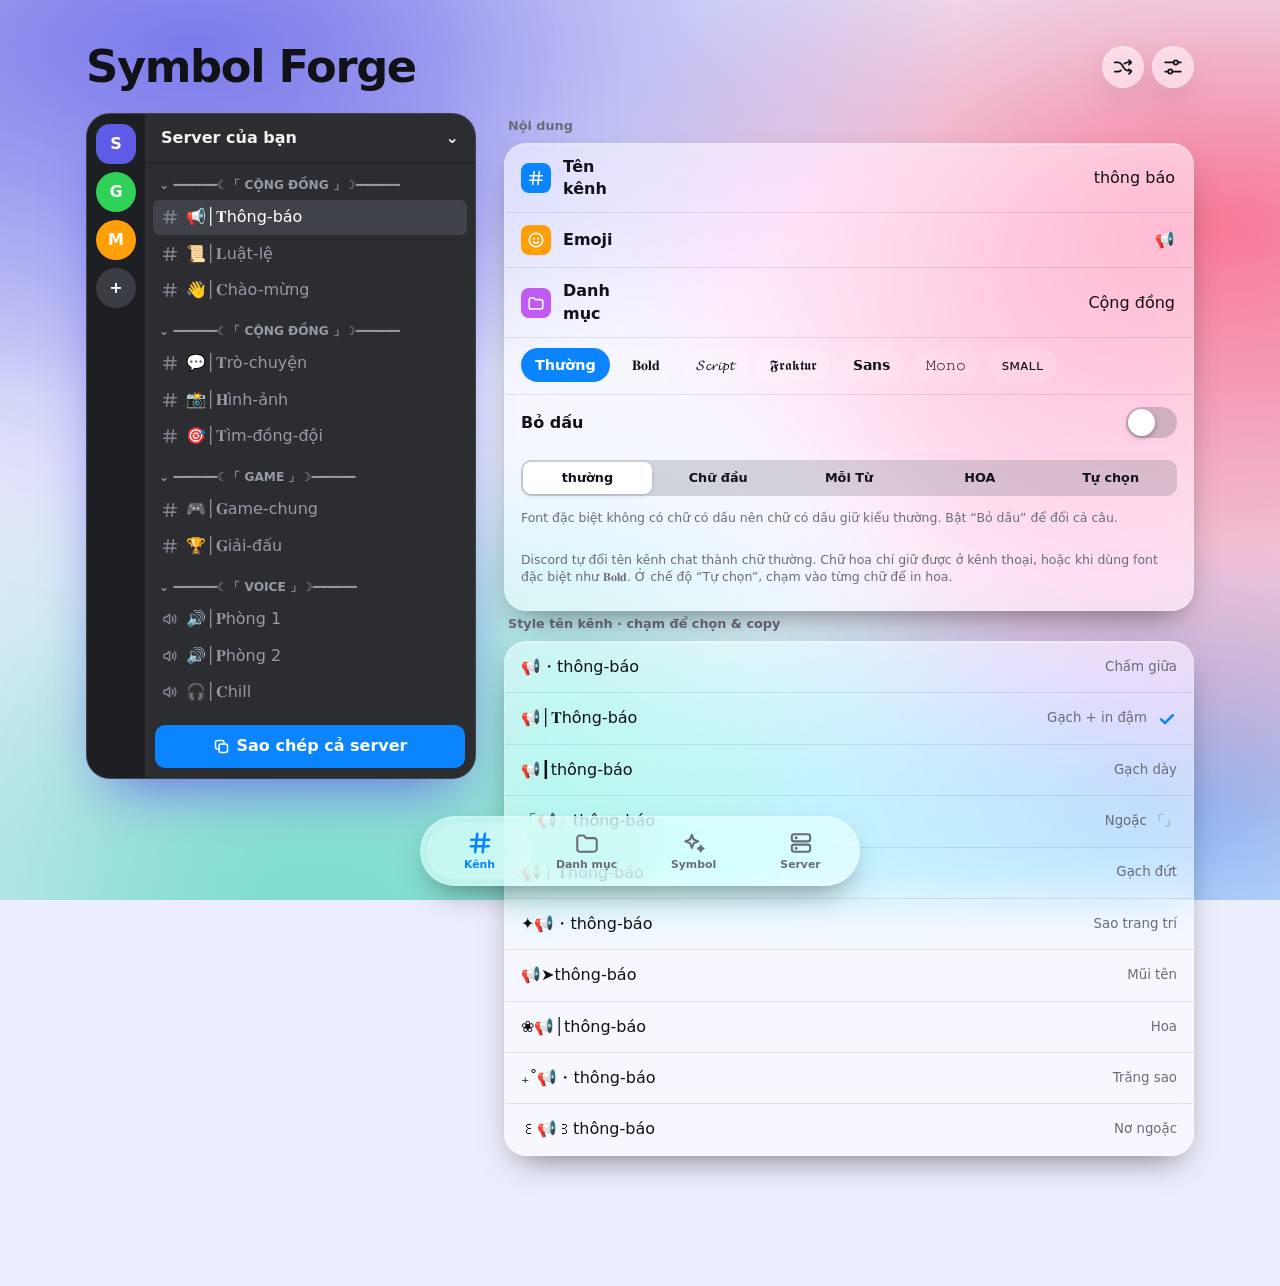
==== index.html @ 31ea34b7 "Add files via upload" ====
<!DOCTYPE html>
<html lang="vi">
<head>
<meta charset="UTF-8">
<meta name="viewport" content="width=device-width, initial-scale=1, viewport-fit=cover">
<meta name="theme-color" content="#05050a">
<title>Symbol Forge – Tên kênh & danh mục Discord</title>
<style>
:root{--bg:#05050a;--tx:#fff;--mu:#9a9aa8;--ln:rgba(255,255,255,.1);--tint:#0a84ff;--ga0:0;--ga:.15;--gb:24px}
@media(prefers-color-scheme:light){:root{--bg:#eceefc;--tx:#111118;--mu:#6b6b78;--ln:rgba(0,0,0,.09);--ga0:.42}}
*{box-sizing:border-box;-webkit-tap-highlight-color:transparent}
html,body{max-width:100%;overflow-x:hidden}
body{margin:0;color:var(--tx);font:16px/1.4 -apple-system,"SF Pro Text",system-ui,"Segoe UI",sans-serif;min-height:100vh;
  background:radial-gradient(60% 40% at 15% 5%,#5e5ce6bb,transparent),radial-gradient(50% 40% at 95% 25%,#ff375f88,transparent),radial-gradient(70% 50% at 25% 100%,#30d1ac77,transparent),radial-gradient(40% 30% at 90% 90%,#0a84ff77,transparent),var(--bg);background-attachment:fixed}
main{max-width:560px;margin:0 auto;padding:max(18px,env(safe-area-inset-top)) 16px 130px}
.gl{background:rgba(255,255,255,calc(var(--ga) + var(--ga0)));-webkit-backdrop-filter:blur(var(--gb)) saturate(1.9);backdrop-filter:blur(var(--gb)) saturate(1.9);
  border:1px solid rgba(255,255,255,.17);box-shadow:inset 0 1px 0 rgba(255,255,255,.3),0 14px 34px -14px rgba(0,0,0,.55)}
header{display:flex;justify-content:space-between;align-items:center;margin:8px 0 14px}
h1{margin:0;font-size:2.1rem;font-weight:800;letter-spacing:-.03em}
.hb{display:flex;gap:8px}
.rd{width:42px;height:42px;border-radius:50%;font-size:1.1rem;color:var(--tx);cursor:pointer;display:grid;place-items:center}
.rd:active,.tb:active,.row:active{transform:scale(.96)}
.pop{border-radius:22px;padding:14px 16px;margin-bottom:14px}
.pop[hidden]{display:none}
.pop div{display:flex;justify-content:space-between;color:var(--mu);font-size:.8rem}
input[type=range]{width:100%;accent-color:var(--tint);margin:8px 0 0}
.sec{margin:20px 4px 8px;color:var(--mu);font-size:.8rem;font-weight:600}
.dc{background:#2b2d31;color:#f2f3f5;border-radius:24px;overflow:hidden;font-family:"Segoe UI",system-ui,sans-serif;box-shadow:0 24px 60px -22px #5e5ce6;border:1px solid rgba(255,255,255,.1)}
.dc-h{display:flex;justify-content:space-between;padding:13px 16px;font-weight:700;border-bottom:1px solid #1e1f22}
.dc-cat{padding:14px 12px 4px 14px;color:#949ba4;font-size:.76rem;font-weight:700;word-break:break-all}
.dc-ch{display:flex;gap:7px;margin:2px 8px;padding:6px 8px;border-radius:6px;color:#949ba4;word-break:break-all}
.dc-ch.act{background:#404249;color:#fff}
.dc-ch:last-child{margin-bottom:12px}
.grp{border-radius:22px;overflow:hidden}
.fld{display:flex;align-items:center;gap:12px;padding:12px 16px;border-bottom:1px solid var(--ln)}
.fld:last-of-type{border-bottom:0}
.fld span{flex:0 0 78px;font-weight:600}
input[type=text]{flex:1;min-width:0;background:none;border:0;color:var(--tx);font:inherit;text-align:right;outline:0}
input[type=text]::placeholder{color:var(--mu)}
.scroll{display:flex;gap:8px;overflow-x:auto;padding:10px 16px 12px;scrollbar-width:none;border-top:1px solid var(--ln)}
.scroll::-webkit-scrollbar{display:none}
.scroll[hidden]{display:none}
#pick{flex-wrap:wrap;overflow:visible}
.lt{width:38px;padding:7px 0;text-align:center}
.chip{flex:none;background:rgba(255,255,255,.1);border:0;border-radius:99px;padding:7px 14px;color:var(--tx);font:inherit;font-size:.9rem;cursor:pointer}
.chip.on{background:var(--tint);color:#fff;font-weight:600}
.note{color:var(--mu);font-size:.78rem;padding:0 16px 12px}
.tab{display:none}.tab.on{display:block}
.row{display:flex;align-items:center;gap:10px;width:100%;text-align:left;background:none;border:0;border-bottom:1px solid var(--ln);color:var(--tx);font:inherit;padding:14px 16px;cursor:pointer;transition:transform .12s}
.row:last-child{border-bottom:0}
.row .v{flex:1;min-width:0;word-break:break-all}
.row small{color:var(--mu);white-space:nowrap}
.row.on::after{content:"✓";color:var(--tint);font-weight:800}
.tray{display:flex;gap:8px;padding:12px 16px;align-items:center}
.btn{background:var(--tint);color:#fff;border:0;border-radius:99px;padding:8px 18px;font:inherit;font-weight:600;cursor:pointer}
.grid{display:grid;grid-template-columns:repeat(auto-fill,minmax(50px,1fr));grid-auto-flow:dense;gap:8px;padding:4px 14px 16px}
.sym{height:46px;border-radius:14px;background:rgba(255,255,255,.09);border:0;color:var(--tx);font-size:1.2rem;cursor:pointer;padding:0 4px;white-space:nowrap;overflow:hidden;transition:transform .12s,background .12s}
.sym:hover{background:rgba(255,255,255,.2)}.sym:active{transform:scale(.9)}
.w2{grid-column:span 2}.w3{grid-column:span 3}
.bar{position:fixed;left:50%;bottom:calc(14px + env(safe-area-inset-bottom));transform:translateX(-50%);display:flex;gap:2px;padding:6px;border-radius:99px;z-index:5;width:min(440px,calc(100% - 32px))}
.tb{flex:1;display:flex;flex-direction:column;align-items:center;gap:1px;background:none;border:0;border-radius:99px;padding:7px 4px;color:var(--mu);font:inherit;font-size:.68rem;font-weight:600;cursor:pointer}
.tb i{font-style:normal;font-size:1.25rem;line-height:1.2}
.tb.on{background:rgba(255,255,255,.2);color:var(--tint)}
#toast{position:fixed;left:50%;bottom:calc(92px + env(safe-area-inset-bottom));transform:translate(-50%,30px);opacity:0;padding:9px 18px;border-radius:99px;font-weight:600;transition:.2s;pointer-events:none;max-width:88vw;word-break:break-all;z-index:9}
#toast.on{transform:translate(-50%,0);opacity:1}
@media(prefers-reduced-motion:reduce){*{transition:none!important}}

.ic{width:24px;height:24px;flex:none;fill:none;stroke:currentColor;stroke-width:1.9;stroke-linecap:round;stroke-linejoin:round}
.tile{width:30px;height:30px;border-radius:8px;display:grid;place-items:center;flex:none;color:#fff;font-style:normal}
.tile .ic{width:18px;height:18px;stroke-width:2.1}
.rd .ic{width:22px;height:22px}
.tb .ic{width:26px;height:26px}.tb.on .ic{stroke-width:2.4}
.btn{display:inline-flex;align-items:center;gap:6px}.btn .ic{width:16px;height:16px;stroke-width:2.3}
.chip .ic{width:13px;height:13px;vertical-align:-2px;margin-right:5px;stroke-width:2.6}
.row.on::after{content:"";width:20px;height:20px;background:var(--tint);-webkit-mask:url("data:image/svg+xml,%3Csvg xmlns='http://www.w3.org/2000/svg' viewBox='0 0 24 24'%3E%3Cpath d='M5 12.5l4.5 4.5L19 7.5' fill='none' stroke='black' stroke-width='3' stroke-linecap='round' stroke-linejoin='round'/%3E%3C/svg%3E") center/contain no-repeat;mask:url("data:image/svg+xml,%3Csvg xmlns='http://www.w3.org/2000/svg' viewBox='0 0 24 24'%3E%3Cpath d='M5 12.5l4.5 4.5L19 7.5' fill='none' stroke='black' stroke-width='3' stroke-linecap='round' stroke-linejoin='round'/%3E%3C/svg%3E") center/contain no-repeat}
.sw{-webkit-appearance:none;appearance:none;flex:none;width:51px;height:31px;border-radius:99px;background:rgba(120,120,128,.36);position:relative;cursor:pointer;transition:background .25s;margin:0}
.sw::after{content:"";position:absolute;top:2px;left:2px;width:27px;height:27px;border-radius:50%;background:#fff;box-shadow:0 2px 5px rgba(0,0,0,.3);transition:transform .25s}
.sw:checked{background:#30d158}.sw:checked::after{transform:translateX(20px)}
.seg{display:flex;gap:2px;margin:10px 16px 12px;padding:2px;border-radius:10px;background:rgba(120,120,128,.28)}
#pick{border-top:1px solid var(--ln)}
.sg{flex:1;min-width:0;border:0;background:none;color:var(--tx);font:inherit;font-size:.8rem;font-weight:600;padding:7px 2px;border-radius:8px;cursor:pointer;white-space:nowrap;transition:background .2s}
.sg.on{background:rgba(255,255,255,.24);box-shadow:0 2px 6px rgba(0,0,0,.25)}
@media(prefers-color-scheme:light){.sg.on{background:#fff;box-shadow:0 1px 4px rgba(0,0,0,.18)}}

.au{position:fixed;inset:0;z-index:-1;overflow:hidden;pointer-events:none}
.au i{position:absolute;width:55vmax;height:55vmax;border-radius:50%;filter:blur(80px);opacity:.42;animation:fl 28s ease-in-out infinite alternate}
.au i:nth-child(1){background:#5e5ce6;left:-18vmax;top:-18vmax}
.au i:nth-child(2){background:#ff375f;right:-24vmax;top:8vmax;opacity:.28;animation-delay:-10s}
.au i:nth-child(3){background:#30d1ac;left:8vmax;bottom:-28vmax;opacity:.3;animation-delay:-18s}
@keyframes fl{to{transform:translate(9vmax,6vmax) scale(1.18)}}
@media(prefers-color-scheme:light){.au i{opacity:.22!important}}
@media(prefers-reduced-motion:reduce){.au i{animation:none}}
.dc{display:flex}
.rail{flex:none;width:58px;background:#1e1f22;display:flex;flex-direction:column;align-items:center;gap:8px;padding:10px 0}
.sv{width:40px;height:40px;border-radius:50%;display:grid;place-items:center;color:#fff;font-weight:700;transition:border-radius .2s}
.sv.a{border-radius:14px}.sv:hover{border-radius:14px}
.side{flex:1;min-width:0;display:flex;flex-direction:column}
#pv{overflow-y:auto;max-height:310px;overscroll-behavior:contain}
.dc-cat,.dc-ch{cursor:pointer}.dc-ch{align-items:center}
.dc-ch:hover:not(.act){background:#35373c;color:#dbdee1}
.dc-ch .ic{width:18px;height:18px;stroke-width:2;color:#80848e}
.dc-copy{display:flex;align-items:center;justify-content:center;gap:7px;margin:4px 10px 10px;padding:10px;border:0;border-radius:10px;background:var(--tint);color:#fff;font:inherit;font-weight:600;cursor:pointer}
.dc-copy .ic{width:17px;height:17px;stroke-width:2.2}
.lay{display:block}.col{min-width:0}
@media(hover:hover){.row:hover{background:rgba(255,255,255,.07)}}
@media(min-width:900px){
  main{max-width:1140px;padding-top:28px}
  h1{font-size:2.8rem}
  .lay{display:grid;grid-template-columns:390px minmax(0,1fr);gap:28px;align-items:start}
  aside{position:sticky;top:20px}
  #pv{max-height:calc(100vh - 250px)}
  .grid{grid-template-columns:repeat(auto-fill,minmax(58px,1fr))}
  .sec{margin-top:4px}.sec:not(:first-child){margin-top:22px}
}
</style>
</head>
<body>
<svg width="0" height="0" style="position:absolute" aria-hidden="true"><defs>
<symbol id="i-hash" viewBox="0 0 24 24"><path d="M9.5 3.5 7.5 20.5M16.5 3.5l-2 17M4 9h16.5M3.5 15h16.5"/></symbol>
<symbol id="i-folder" viewBox="0 0 24 24"><path d="M3 7.5A2.5 2.5 0 0 1 5.5 5H9l2 2.5h7.5A2.5 2.5 0 0 1 21 10v7.5a2.5 2.5 0 0 1-2.5 2.5h-13A2.5 2.5 0 0 1 3 17.5z"/></symbol>
<symbol id="i-spark" viewBox="0 0 24 24"><path d="M10 4.5l1.7 4.3 4.3 1.7-4.3 1.7L10 16.5l-1.7-4.3L4 10.5l4.3-1.7z"/><path d="M18.2 14.5l.7 1.9 1.9.7-1.9.7-.7 1.9-.7-1.9-1.9-.7 1.9-.7z"/></symbol>
<symbol id="i-smile" viewBox="0 0 24 24"><circle cx="12" cy="12" r="9"/><path d="M8.5 14.3c.9 1.3 2 1.9 3.5 1.9s2.6-.6 3.5-1.9"/><path d="M9 9.6v.6M15 9.6v.6" stroke-width="2.6"/></symbol>
<symbol id="i-shuffle" viewBox="0 0 24 24"><path d="M3 7h3.5c2 0 3.2 1 4.3 2.6l2.4 3.8c1.1 1.6 2.3 2.6 4.3 2.6H21M3 17h3.5c1.4 0 2.4-.5 3.3-1.4M13.5 8.4C14.5 7.5 15.6 7 17 7h4M18.5 4.5 21 7l-2.5 2.5M18.5 14.5 21 17l-2.5 2.5"/></symbol>
<symbol id="i-sliders" viewBox="0 0 24 24"><path d="M3.5 7h9.2M17.3 7h3.2M3.5 17h3.2M11.3 17h9.2"/><circle cx="15" cy="7" r="2.3"/><circle cx="9" cy="17" r="2.3"/></symbol>
<symbol id="i-copy" viewBox="0 0 24 24"><rect x="8.5" y="8.5" width="12" height="12" rx="2.8"/><path d="M15.5 8.5V6A2.5 2.5 0 0 0 13 3.5H6A2.5 2.5 0 0 0 3.5 6v7A2.5 2.5 0 0 0 6 15.5h2.5"/></symbol>
<symbol id="i-x" viewBox="0 0 24 24"><path d="M6.5 6.5l11 11M17.5 6.5l-11 11"/></symbol>
<symbol id="i-checkc" viewBox="0 0 24 24"><circle cx="12" cy="12" r="10" fill="currentColor" stroke="none"/><path d="M7.5 12.5l3 3 6-6.5" stroke="#fff" stroke-width="2.4"/></symbol>
<symbol id="i-server" viewBox="0 0 24 24"><rect x="3.5" y="4" width="17" height="6.5" rx="2.2"/><rect x="3.5" y="13.5" width="17" height="6.5" rx="2.2"/><path d="M7.5 7.25h.01M7.5 16.75h.01" stroke-width="2.8"/></symbol>
<symbol id="i-speaker" viewBox="0 0 24 24"><path d="M4 9.5h3l4.5-3.8v12.6L7 14.5H4z"/><path d="M15 9.2c1.3 1.5 1.3 4.1 0 5.6M17.8 6.8c2.6 3 2.6 7.4 0 10.4"/></symbol>
</defs></svg>
<div class="au" aria-hidden="true"><i></i><i></i><i></i></div>
<main>
  <header>
    <h1>Symbol Forge</h1>
    <div class="hb">
      <button class="gl rd" id="rnd" type="button" aria-label="Ngẫu nhiên"><svg class="ic"><use href="#i-shuffle"/></svg></button>
      <button class="gl rd" id="gear" type="button" aria-label="Liquid Glass"><svg class="ic"><use href="#i-sliders"/></svg></button>
    </div>
  </header>
  <div class="gl pop" id="pop" hidden>
    <div><span>Liquid Glass</span><span>Trong ↔ Mờ</span></div>
    <input type="range" id="glass" min="0" max="100" value="35" aria-label="Độ kính">
  </div>

  <div class="lay">
  <aside><div class="dc" aria-label="Xem trước">
    <div class="rail"><b class="sv a" style="background:#5e5ce6">S</b><b class="sv" style="background:#30d158">G</b><b class="sv" style="background:#ff9f0a">M</b><b class="sv" style="background:#3a3d44">+</b></div>
    <div class="side"><div class="dc-h"><span>Server của bạn</span><span>⌄</span></div><div id="pv"></div>
    <button class="dc-copy" id="copyAll" type="button"><svg class="ic"><use href="#i-copy"/></svg>Sao chép cả server</button></div>
  </div></aside>
  <div class="col">

  <p class="sec">Nội dung</p>
  <div class="gl grp">
    <label class="fld"><i class="tile" style="background:#0a84ff"><svg class="ic"><use href="#i-hash"/></svg></i><span>Tên kênh</span><input type="text" id="ch" value="thông báo" autocomplete="off"></label>
    <label class="fld"><i class="tile" style="background:#ff9f0a"><svg class="ic"><use href="#i-smile"/></svg></i><span>Emoji</span><input type="text" id="emo" value="📢" autocomplete="off"></label>
    <label class="fld"><i class="tile" style="background:#bf5af2"><svg class="ic"><use href="#i-folder"/></svg></i><span>Danh mục</span><input type="text" id="cat" value="Cộng đồng" autocomplete="off"></label>
    <div class="scroll" id="fonts" aria-label="Kiểu chữ"></div>
    <div class="fld" style="border-bottom:0;border-top:1px solid var(--ln)"><span id="ntl" style="flex:1">Bỏ dấu</span><input type="checkbox" class="sw" id="nt" aria-labelledby="ntl"></div>
    <div class="seg" id="cases" aria-label="Chữ hoa"></div>
    <div class="scroll" id="pick" hidden aria-label="Chọn chữ in hoa"></div>
    <p class="note">Font đặc biệt không có chữ có dấu nên chữ có dấu giữ kiểu thường. Bật “Bỏ dấu” để đổi cả câu.</p>
    <p class="note">Discord tự đổi tên kênh chat thành chữ thường. Chữ hoa chỉ giữ được ở kênh thoại, hoặc khi dùng font đặc biệt như 𝐁𝐨𝐥𝐝. Ở chế độ “Tự chọn”, chạm vào từng chữ để in hoa.</p>
  </div>

  <section class="tab on" id="t0">
    <p class="sec">Style tên kênh · chạm để chọn & copy</p>
    <div class="gl grp" id="chList"></div>
  </section>
  <section class="tab" id="t1">
    <p class="sec">Style danh mục · chạm để chọn & copy</p>
    <div class="gl grp" id="catList"></div>
    <p class="note" style="padding-top:10px">Mẹo: trên máy tính Discord tự viết HOA tên danh mục, còn trên điện thoại hiện đúng như bạn gõ. Độ rộng ký tự cũng có thể lệch giữa các thiết bị.</p>
  </section>
  <section class="tab" id="t2">
    <p class="sec">Thư viện symbol</p>
    <div class="gl grp">
      <div class="tray">
        <input type="text" id="tray" placeholder="Chạm symbol để ghép vào đây…" style="text-align:left" aria-label="Khay ghép">
        <button class="btn" id="trayCopy" type="button"><svg class="ic"><use href="#i-copy"/></svg>Sao chép</button>
        <button class="chip" id="trayClear" type="button"><svg class="ic"><use href="#i-x"/></svg>Xóa</button>
      </div>
      <div class="scroll" id="tabs" role="tablist"></div>
      <div class="grid" id="grid"></div>
    </div>
  </section>
  <section class="tab" id="t3">
    <p class="sec">Mẫu server · dùng style kênh & danh mục đang chọn</p>
    <div class="gl grp" id="tpls"></div>
    <p class="note" style="padding-top:10px">Chạm tên bất kỳ trong khung xem trước để sao chép, hoặc bấm “Sao chép cả server”. Kênh thoại giữ dấu cách và chữ hoa, kênh chat dùng gạch ngang.</p>
  </section>
  </div></div>
</main>

<nav class="gl bar" id="bar" aria-label="Điều hướng">
  <button class="tb on" type="button" data-t="0"><svg class="ic"><use href="#i-hash"/></svg>Kênh</button>
  <button class="tb" type="button" data-t="1"><svg class="ic"><use href="#i-folder"/></svg>Danh mục</button>
  <button class="tb" type="button" data-t="2"><svg class="ic"><use href="#i-spark"/></svg>Symbol</button>
  <button class="tb" type="button" data-t="3"><svg class="ic"><use href="#i-server"/></svg>Server</button>
</nav>
<div id="toast" class="gl" role="status"></div>

<script>
const $ = id => document.getElementById(id);

// ---- Kiểu chữ (Unicode Mathematical) ----
const FONTS = {
  normal:{label:"Thường"},
  bold:{label:"𝐁𝐨𝐥𝐝",u:0x1D400,l:0x1D41A},
  script:{label:"𝓢𝓬𝓻𝓲𝓹𝓽",u:0x1D4D0,l:0x1D4EA},
  fraktur:{label:"𝕱𝖗𝖆𝖐𝖙𝖚𝖗",u:0x1D56C,l:0x1D586},
  sans:{label:"𝗦𝗮𝗻𝘀",u:0x1D5D4,l:0x1D5EE},
  mono:{label:"𝙼𝚘𝚗𝚘",u:0x1D670,l:0x1D68A},
  small:{label:"ꜱᴍᴀʟʟ"}
};
const SC = "ᴀʙᴄᴅᴇꜰɢʜɪᴊᴋʟᴍɴᴏᴘǫʀꜱᴛᴜᴠᴡxʏᴢ";
function conv(s, k){
  const f = FONTS[k];
  if(!f || k === "normal") return s;
  return [...s.normalize("NFC")].map(c=>{
    if(k === "small") return /[a-z]/.test(c) ? SC[c.charCodeAt(0)-97] : c;
    if(/[A-Z]/.test(c)) return String.fromCodePoint(f.u + c.charCodeAt(0) - 65);
    if(/[a-z]/.test(c)) return String.fromCodePoint(f.l + c.charCodeAt(0) - 97);
    return c;
  }).join("");
}
const nt = s => noTone ? s.normalize("NFD").replace(/[\u0300-\u036f]/g,"").replace(/đ/g,"d").replace(/Đ/g,"D") : s;
const cap = s => s ? s[0].toUpperCase() + s.slice(1) : s;
const slug = s => s.trim().toLowerCase().replace(/\s+/g, "-");
const boldFirst = s => s ? conv(s[0], "bold") + s.slice(1) : s;

// ---- Style tên kênh (b:1 = in đậm chữ đầu) – thêm style của bạn ở đây ----
const CH = [
  {n:"Chấm giữa",     f:(e,t)=>`${e}・${t}`},
  {n:"Gạch + in đậm", f:(e,t)=>`${e}│${t}`, b:1},
  {n:"Gạch dày",      f:(e,t)=>`${e}┃${t}`},
  {n:"Ngoặc 「」",     f:(e,t)=>`「${e}」${t}`},
  {n:"Gạch đứt",      f:(e,t)=>`${e}︱${t}`, b:1},
  {n:"Sao trang trí", f:(e,t)=>`✦${e}・${t}`},
  {n:"Mũi tên",       f:(e,t)=>`${e}➤${t}`},
  {n:"Hoa",           f:(e,t)=>`❀${e}│${t}`},
  {n:"Trăng sao",     f:(e,t)=>`₊˚${e}・${t}`},
  {n:"Nơ ngoặc",      f:(e,t)=>`꒰${e}꒱${t}`},
];
// ---- Style danh mục ({t} = tên) ----
const CAT = [
  "━━━━━━☾「 {t} 」☽━━━━━━",
  "══════✦『 {t} 』✦══════",
  "─── ⋆⋅☆⋅⋆ {t} ⋆⋅☆⋅⋆ ───",
  "▬▬▬ஜ【 {t} 】ஜ▬▬▬",
  "╭┈┈┈ ✿ {t} ✿ ┈┈┈╮",
  "⋆｡°✩ {t} ✩°｡⋆",
  "➤ ━━ {t} ━━ ◀",
  "꧁༺ {t} ༻꧂",
  "₊˚⊹ ♡ {t} ♡ ⊹˚₊",
  "┈┈•✦ {t} ✦•┈┈",
];
// ---- Thư viện symbol (nhóm → các ký hiệu, cách nhau bởi dấu cách) ----
const SYM = {
  "Combos":   "⋆｡°✩ ₊˚⊹ ✧･ﾟ:* *:･ﾟ✧ ⋆⁺₊⋆ ˚₊‧꒰ა ໒꒱·˚ ୨୧ ୨ৎ ʚɞ ⋆˚࿔ ⋆.˚ ☆彡 ✦•┈┈┈ ┈┈•✦ ━━━✦ ✦━━━ ─･｡ﾟ☆ ⋆⭒˚｡⋆ ₊˚ʚ♡ɞ˚₊ ✿❀✿ ❥═══ ═══❥ ☾⋆⁺₊✧ ༄ ᯓ★",
  "Borders":  "━ ═ ─ │ ┃ ║ ┆ ┇ ┊ ╍ ╌ ▬ ┈ ┉ ╭ ╮ ╯ ╰ ┏ ┓ ┗ ┛ ╔ ╗ ╚ ╝ ‖ ︱ ｜ ・ • ▁ ▔ ░ ▒ ▓ █",
  "Arrows":   "→ ← ↑ ↓ ↔ ↗ ↘ ➤ ➜ ➔ ➥ ⇒ ⇨ » « ‣ ▶ ◀ ➣ ➪ ↪ ↩ ➳ ⇢ ➛ ⤷ ⤶",
  "Stars":    "★ ☆ ✦ ✧ ✩ ✪ ✫ ✬ ✭ ✮ ✯ ✰ ⭐ 🌟 ✨ ⋆ ⍟ ✶ ✷ ✸ ❂ ꕤ ⁎ ✲ ⚝ ⭑ ⭒",
  "Flowers":  "✿ ❀ ❁ ❃ ❋ ✾ ❊ ⚘ 🌸 🌺 🌼 🌷 🌹 🥀 💮 🏵 ❦ ☘ 🍀 🌿 🌱 ✻ ✼",
  "Hearts":   "♡ ♥ ❤ ❥ ❣ ❧ 💗 💖 💕 💞 💓 💝 🤍 🖤 💜 💙 🩷 🩵 ღ ˚ʚ♡ɞ˚ 𓆩♡𓆪",
  "Moon & Sky":"☾ ☽ ☪ ✧ ☁ ☀ ☼ ⛅ ⚡ ❄ ☄ 🌙 🌛 🌜 🌠 🌌 🪐 🌈 ☂ ❅ ❆ 𖤐",
  "Frames":   "「 」 『 』 【 】 《 》 〈 〉 〔 〕 〖 〗 ⦅ ⦆ ❨ ❩ ❬ ❭ ❮ ❯ ⟦ ⟧ ﹁ ﹂ ︵ ︶ ︹ ︺ ꒰ ꒱ ❝ ❞ ⌈ ⌉ ⌊ ⌋",
  "Gaming":   "🎮 🕹 👾 🎯 🎲 ⚔ 🗡 🛡 🏹 💣 🏆 🥇 👑 ♟ 🎰 ☠ 💀 🔫 ⚡ 🔥 🧩 🪄 🎴 🃏",
  "Aesthetic":"˚ ₊ ‧ ༺ ༻ ◌ ˖ ⟡ ᝰ ⊹ 𓆩 𓆪 ꧁ ꧂ ✧˖° ⋆｡° ୨ ୧ ʚ ɞ ☁ ᵔ ᴗ ˶ ᵕ",
  "Cute":     "ᵔᴥᵔ ʕ•ᴥ•ʔ (˶ᵔᵕᵔ˶) ₍ᐢ•ﻌ•ᐢ₎ ꒰⑅ᵕ༚ᵕ⑅꒱ ⸜(｡˃ᵕ˂)⸝♡ ᓚᘏᗢ (◕‿◕✿) UwU OwO (≧◡≦) ฅ^•ﻌ•^ฅ 🐾 🐱 🐰 🧸 🦋 🦊 🐻 🦄",
  "Music":    "♪ ♫ ♬ ♩ ♭ ♮ ♯ 🎵 🎶 🎤 🎧 🎸 🎹 🥁 🎷 🎺 🎻 📻 🎼",
  "Shapes":   "● ○ ◉ ◎ ■ □ ▪ ▫ ▲ △ ▼ ▽ ◆ ◇ ◈ ◊ ⬡ ⬢ ⬟ ⌑ ⏣ ▰ ▱ ❖ ✚ ✜ ✖ ⌬",
  "Numbers":  "① ② ③ ④ ⑤ ⑥ ⑦ ⑧ ⑨ ⑩ ❶ ❷ ❸ ❹ ❺ ❻ ❼ ❽ ❾ ⁰ ¹ ² ³ ₀ ₁ ₂ Ⅰ Ⅱ Ⅲ Ⅳ Ⅴ",
  "Status":   "🟢 🔴 🟡 🔵 🟣 🟠 ⚪ ⚫ ✔ ✘ ⚠ 🚫 ⛔ 🔰 🆕 🔥 💯 🆙 🆒 ✅ ❌",
  "Misc":     "📢 📌 📣 💬 📜 📖 ℹ ❓ 🔔 🔒 🎁 🎉 ☕ 📷 🔗 💎 ⚙ 🛠 📅 🤝 🌐 ™ © ® ☯ ✆",
};

// ---- Trạng thái ----
const TPL = [
  {n:"Gaming",i:"🎮",c:[["Thông tin",[["📢","thông báo"],["📜","luật lệ"],["👋","chào mừng"]]],["Cộng đồng",[["💬","trò chuyện"],["📸","hình ảnh"],["🎯","tìm đồng đội"]]],["Game",[["🎮","game chung"],["🏆","giải đấu"]]],["Voice",[["🔊","Phòng 1",1],["🔊","Phòng 2",1],["🎧","Chill",1]]]]},
  {n:"Chill",i:"☕",c:[["Thông tin",[["📢","thông báo"],["📜","luật lệ"]]],["Trò chuyện",[["💬","tám chuyện"],["😂","meme"],["📸","ảnh đẹp"]]],["Âm nhạc",[["🎵","nhạc"],["🎧","Nghe nhạc",1],["☕","Góc chill",1]]]]},
  {n:"Học tập",i:"📚",c:[["Thông tin",[["📢","thông báo"],["📜","nội quy"]]],["Học tập",[["📖","tài liệu"],["📝","bài tập"],["❓","hỏi đáp"]]],["Phòng học",[["🔊","Học nhóm",1],["🤫","Tập trung",1]]]]},
  {n:"Shop",i:"🛒",c:[["Thông tin",[["📢","thông báo"],["💰","bảng giá"],["✅","uy tín"]]],["Hỗ trợ",[["🛒","đặt hàng"],["🎫","hỗ trợ"],["⭐","đánh giá"]]],["Trò chuyện",[["💬","chat chung"],["🔊","Tư vấn",1]]]]},
];
let tpl = 0, allText = "";
let si = 1, ci = 0, font = "normal", noTone = false, mode = "lower";
const caps = new Set();
const CASES = [["lower","thường"],["first","Chữ đầu"],["words","Mỗi Từ"],["upper","HOA"],["custom","Tự chọn"]];
function applyCase(t, m){
  if(mode === "first") return cap(t);
  if(mode === "words") return t.replace(/(^|[- ])([^- ])/g,(_,a,c)=>a+c.toUpperCase());
  if(mode === "upper") return t.toUpperCase();
  if(mode === "custom" && m) return [...t].map((c,i)=>caps.has(i) ? c.toUpperCase() : c).join("");
  return t;
}

function chName(i, e, raw, m, v){
  const s = CH[i];
  let b = applyCase(v ? nt(raw).trim() : slug(nt(raw)), m);
  if(s.b && mode === "lower") b = cap(b);
  const x = s.b && font === "normal" ? boldFirst(b) : conv(b, font);
  return s.f(e, x);
}
const catName = (i, raw) => CAT[i].replace("{t}", conv(nt(raw).trim().toUpperCase(), font));

// ---- Copy + hiệu ứng ----
const toast = $("toast"); let tt;
function burst(el){
  if(matchMedia("(prefers-reduced-motion:reduce)").matches) return;
  const r = el.getBoundingClientRect(), x = r.left + r.width/2, y = r.top + r.height/2;
  for(let i=0;i<10;i++){
    const p = document.createElement("i");
    p.textContent = ["✦","✧","★","·","♡"][i%5];
    p.style.cssText = `position:fixed;left:${x}px;top:${y}px;pointer-events:none;z-index:9;font-style:normal;color:hsl(${Math.random()*360} 90% 70%)`;
    document.body.appendChild(p);
    const a = Math.random()*6.28, d = 34 + Math.random()*46;
    p.animate([
      {transform:"translate(-50%,-50%) scale(1.2)",opacity:1},
      {transform:`translate(calc(-50% + ${Math.cos(a)*d}px),calc(-50% + ${Math.sin(a)*d}px)) scale(.3)`,opacity:0}
    ],{duration:750,easing:"ease-out"}).onfinish = () => p.remove();
  }
}
function copy(text, el, label){
  (navigator.clipboard ? navigator.clipboard.writeText(text) : Promise.reject()).catch(()=>{
    const t = document.createElement("textarea"); t.value = text; document.body.appendChild(t); t.select(); document.execCommand("copy"); t.remove();
  });
  if(navigator.vibrate) navigator.vibrate(8);
  toast.innerHTML = '<svg class="ic" style="color:#30d158;width:20px;height:20px;vertical-align:-5px;margin-right:7px"><use href="#i-checkc"/></svg><span></span>'; toast.lastChild.textContent = "Đã sao chép · " + (label || text);
  toast.classList.add("on"); clearTimeout(tt); tt = setTimeout(()=>toast.classList.remove("on"), 1500);
  if(el) burst(el);
}

// ---- Render ----
function row(value, label, on, onclick){
  const b = document.createElement("button");
  b.type = "button"; b.className = "row" + (on ? " on" : "");
  b.innerHTML = '<span class="v"></span><small></small>';
  b.firstChild.textContent = value; b.children[1].textContent = label;
  b.onclick = () => { onclick(); copy(value, b); };
  return b;
}
function render(){
  const e = $("emo").value || "📢", raw = $("ch").value || "kênh", cat = $("cat").value || "danh mục";
  $("chList").replaceChildren(...CH.map((s,i)=>row(chName(i,e,raw,true), s.n, i===si, ()=>{si=i;render()})));
  $("catList").replaceChildren(...CAT.map((s,i)=>row(catName(i,cat), "Kiểu "+(i+1), i===ci, ()=>{ci=i;render()})));
  const mk = (txt, on, fn) => { const b = document.createElement("button"); b.type="button"; b.className="chip"+(on?" on":""); b.textContent=txt; b.onclick=fn; return b; };
  const sg = (t,o,f) => { const b = mk(t,o,f); b.className = "sg" + (o ? " on" : ""); return b; };
  $("fonts").replaceChildren(...Object.keys(FONTS).map(k=>mk(FONTS[k].label, k===font, ()=>{font=k;render()})));
  $("nt").checked = noTone;
  $("cases").replaceChildren(...CASES.map(([k,l])=>sg(l, k===mode, ()=>{ mode=k; if(k==="custom" && !caps.size) caps.add(0); render(); })));
  const pk = $("pick"); pk.hidden = mode !== "custom";
  if(mode === "custom") pk.replaceChildren(...[...slug(nt(raw))].map((c,i)=>{
    const b = mk(caps.has(i) ? c.toUpperCase() : c, caps.has(i), ()=>{ caps.has(i) ? caps.delete(i) : caps.add(i); render(); });
    b.classList.add("lt"); return b;
  }));
  // Mô hình server: mẫu + tên bạn nhập ở danh mục/kênh đầu
  const model = TPL[tpl].c.map(([ct, chs], k) => ({t: k ? ct : cat, ch: chs.map(([em, nm, v], j) => (k || j) ? {e:em, n:nm, v:!!v} : {e, n:raw, m:1})}));
  const pv = [], lines = []; let first = true, count = 0;
  model.forEach(c => {
    const ct = catName(ci, c.t), h = document.createElement("div");
    h.className = "dc-cat"; h.textContent = "⌄ " + ct; h.onclick = () => copy(ct, h);
    pv.push(h); lines.push(ct);
    c.ch.forEach(x => {
      const nm = chName(si, x.e, x.n, x.m, x.v), d = document.createElement("div");
      d.className = "dc-ch" + (first ? " act" : ""); first = false; count++;
      d.innerHTML = `<svg class="ic"><use href="#i-${x.v ? "speaker" : "hash"}"/></svg><span></span>`;
      d.lastChild.textContent = nm; d.onclick = () => copy(nm, d);
      pv.push(d); lines.push(nm);
    });
    lines.push("");
  });
  allText = lines.join("\n").trim(); $("copyAll").dataset.n = count;
  $("pv").replaceChildren(...pv);
  $("tpls").replaceChildren(...TPL.map((t, i) => {
    const b = document.createElement("button"); b.type = "button"; b.className = "row" + (i === tpl ? " on" : "");
    b.innerHTML = '<i class="tile" style="background:rgba(255,255,255,.14);font-size:1.05rem"></i><span class="v"></span><small></small>';
    b.children[0].textContent = t.i; b.children[1].textContent = t.n;
    b.children[2].textContent = t.c.reduce((n, c) => n + c[1].length, 0) + " kênh";
    b.onclick = () => { tpl = i; render(); };
    return b;
  }));
}
["ch","emo","cat"].forEach(id => $(id).addEventListener("input", render));

// ---- Symbol + khay ----
function showGroup(name){
  document.querySelectorAll("#tabs .chip").forEach(t => t.classList.toggle("on", t.textContent === name));
  $("grid").replaceChildren(...SYM[name].split(" ").map(s=>{
    const n = [...s].length, b = document.createElement("button");
    b.type = "button"; b.className = "sym" + (n>6 ? " w3" : n>2 ? " w2" : ""); b.textContent = s;
    b.onclick = () => { $("tray").value += s; copy(s, b); };
    return b;
  }));
}
Object.keys(SYM).forEach(k=>{
  const b = document.createElement("button");
  b.type = "button"; b.className = "chip"; b.setAttribute("role","tab"); b.textContent = k;
  b.onclick = () => showGroup(k);
  $("tabs").appendChild(b);
});
$("copyAll").onclick = e => copy(allText, e.currentTarget, "cả server (" + e.currentTarget.dataset.n + " kênh)");
$("trayCopy").onclick = e => $("tray").value && copy($("tray").value, e.currentTarget);
$("trayClear").onclick = () => $("tray").value = "";

// ---- Tab bar + Liquid Glass ----
document.querySelectorAll(".tb").forEach(b => b.onclick = () => {
  document.querySelectorAll(".tb").forEach(x => x.classList.toggle("on", x === b));
  document.querySelectorAll(".tab").forEach((t,i) => t.classList.toggle("on", i == b.dataset.t));
  scrollTo({top:0, behavior:"smooth"});
});
function glass(v){
  const r = document.documentElement.style;
  r.setProperty("--ga", (.05 + v*.0024).toFixed(3)); r.setProperty("--gb", (16 + v*.24) + "px");
}
$("glass").oninput = e => { glass(+e.target.value); try{localStorage.setItem("glass", e.target.value)}catch(_){} };
$("nt").onchange = e => { noTone = e.target.checked; render(); };
$("gear").onclick = () => $("pop").hidden = !$("pop").hidden;
try{ const g = localStorage.getItem("glass"); if(g !== null) $("glass").value = g; }catch(_){}
glass(+$("glass").value);

// ---- Ngẫu nhiên ----
$("rnd").onclick = e => {
  const pool = [...SYM.Gaming.split(" "), ...SYM.Stars.split(" "), ...SYM.Hearts.split(" "), ...SYM.Flowers.split(" "), ...SYM.Status.split(" ")];
  const r = a => a[Math.floor(Math.random()*a.length)];
  $("emo").value = r(pool); si = Math.floor(Math.random()*CH.length); ci = Math.floor(Math.random()*CAT.length); tpl = Math.floor(Math.random()*TPL.length);
  font = r(Object.keys(FONTS)); render(); burst(e.currentTarget);
};

render(); showGroup("Combos");
</script>
</body>
</html>
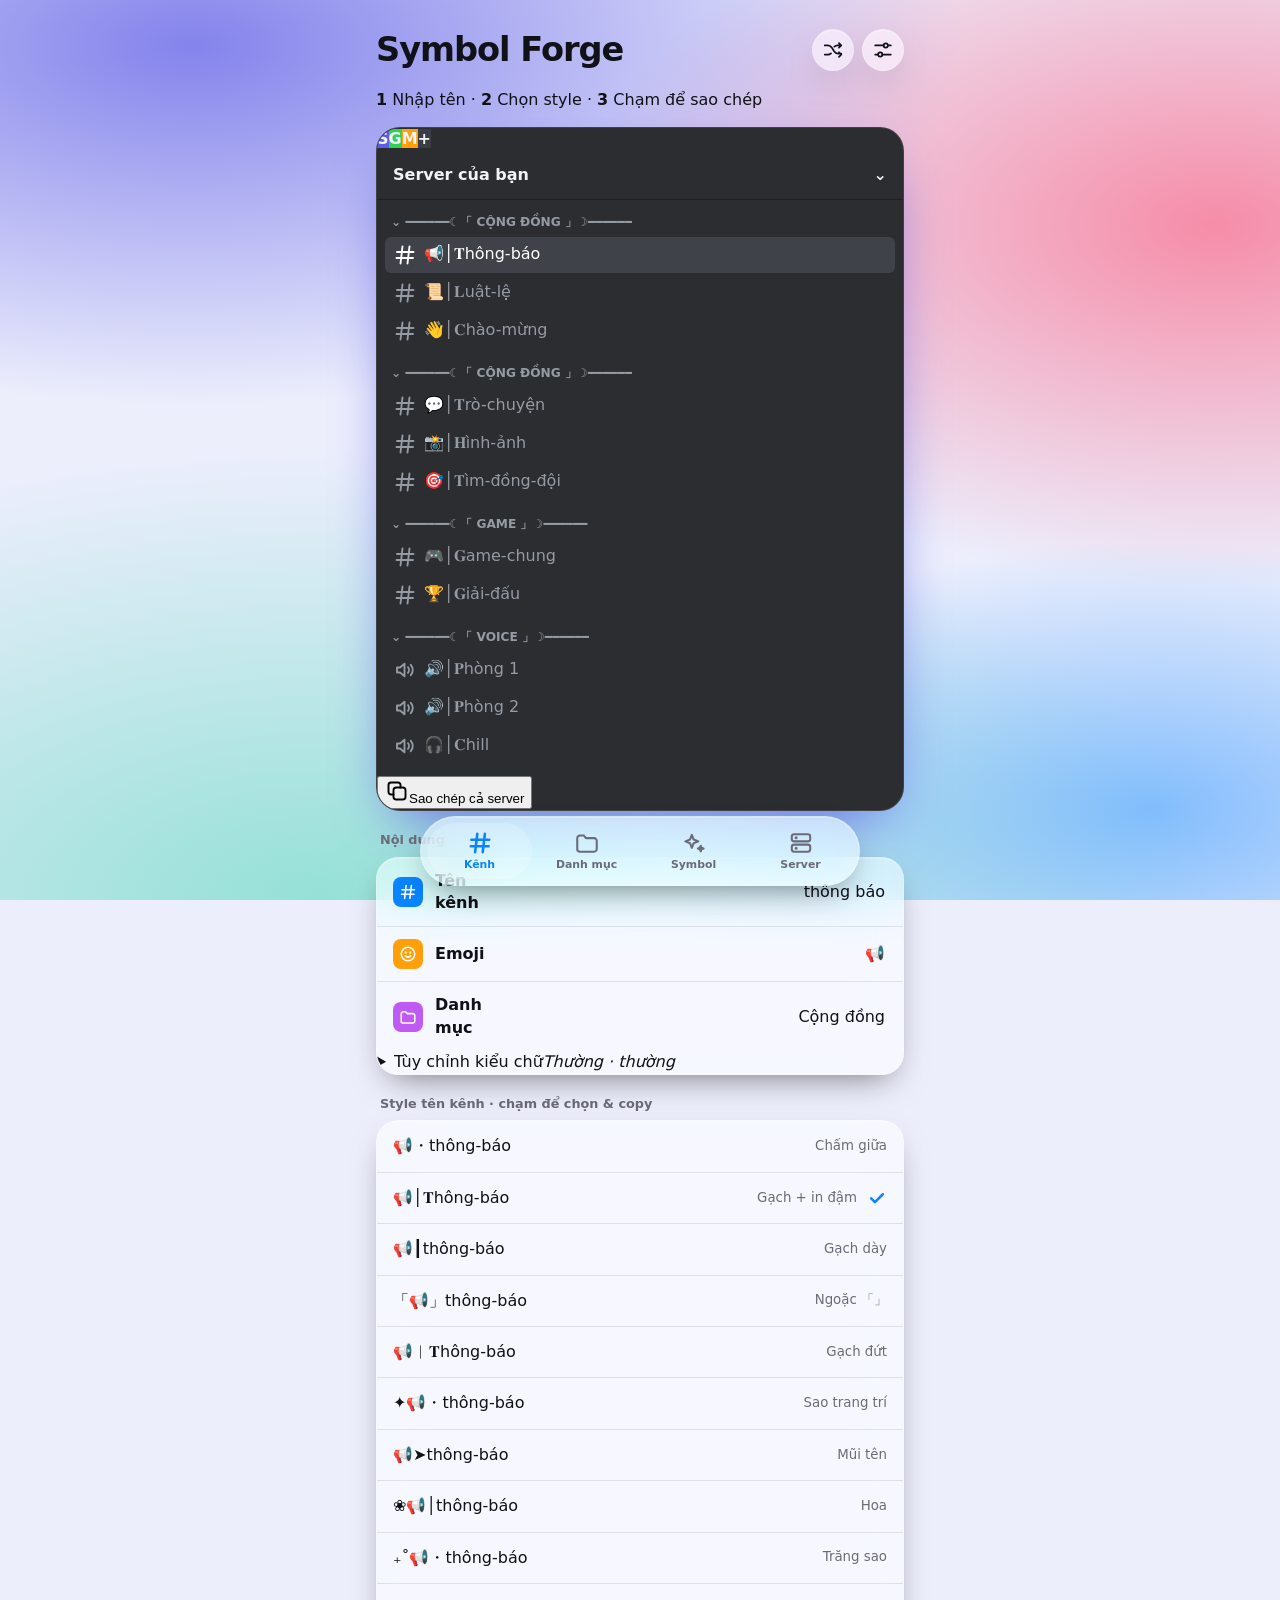
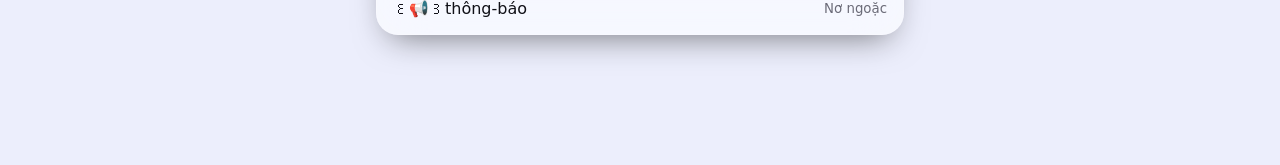
==== commit 8b59193c: "Update index.html" ====
--- a/index.html
+++ b/index.html
@@ -22,7 +22,7 @@
 .rd:active,.tb:active,.row:active{transform:scale(.96)}
 .pop{border-radius:22px;padding:14px 16px;margin-bottom:14px}
 .pop[hidden]{display:none}
-.pop div{display:flex;justify-content:space-between;color:var(--mu);font-size:.8rem}
+.cap0{display:flex;justify-content:space-between;color:var(--mu);font-size:.85rem;font-weight:600}
 input[type=range]{width:100%;accent-color:var(--tint);margin:8px 0 0}
 .sec{margin:20px 4px 8px;color:var(--mu);font-size:.8rem;font-weight:600}
 .dc{background:#2b2d31;color:#f2f3f5;border-radius:24px;overflow:hidden;font-family:"Segoe UI",system-ui,sans-serif;box-shadow:0 24px 60px -22px #5e5ce6;border:1px solid rgba(255,255,255,.1)}
@@ -82,15 +82,7 @@
 .sg.on{background:rgba(255,255,255,.24);box-shadow:0 2px 6px rgba(0,0,0,.25)}
 @media(prefers-color-scheme:light){.sg.on{background:#fff;box-shadow:0 1px 4px rgba(0,0,0,.18)}}
 
-.au{position:fixed;inset:0;z-index:-1;overflow:hidden;pointer-events:none}
-.au i{position:absolute;width:55vmax;height:55vmax;border-radius:50%;filter:blur(80px);opacity:.42;animation:fl 28s ease-in-out infinite alternate}
-.au i:nth-child(1){background:#5e5ce6;left:-18vmax;top:-18vmax}
-.au i:nth-child(2){background:#ff375f;right:-24vmax;top:8vmax;opacity:.28;animation-delay:-10s}
-.au i:nth-child(3){background:#30d1ac;left:8vmax;bottom:-28vmax;opacity:.3;animation-delay:-18s}
-@keyframes fl{to{transform:translate(9vmax,6vmax) scale(1.18)}}
-@media(prefers-color-scheme:light){.au i{opacity:.22!important}}
-@media(prefers-reduced-motion:reduce){.au i{animation:none}}
-.dc{display:flex}
+@media(prefers-color-scheme:light){@media(prefers-reduced-motion:reduce){.dc{display:flex}
 .rail{flex:none;width:58px;background:#1e1f22;display:flex;flex-direction:column;align-items:center;gap:8px;padding:10px 0}
 .sv{width:40px;height:40px;border-radius:50%;display:grid;place-items:center;color:#fff;font-weight:700;transition:border-radius .2s}
 .sv.a{border-radius:14px}.sv:hover{border-radius:14px}
@@ -112,6 +104,45 @@
   .grid{grid-template-columns:repeat(auto-fill,minmax(58px,1fr))}
   .sec{margin-top:4px}.sec:not(:first-child){margin-top:22px}
 }
+
+.how{margin:-4px 4px 14px;color:var(--mu);font-size:.88rem}
+.how b{display:inline-grid;place-items:center;width:20px;height:20px;border-radius:50%;background:var(--tint);color:#fff;font-size:.72rem;margin-right:2px}
+.opt summary{display:flex;align-items:center;gap:10px;padding:14px 16px;cursor:pointer;list-style:none;border-top:1px solid var(--ln)}
+.opt summary::-webkit-details-marker{display:none}
+.opt summary span{flex:1;font-weight:600}
+.opt summary em{font-style:normal;color:var(--mu);font-size:.85rem;max-width:55%;overflow:hidden;text-overflow:ellipsis;white-space:nowrap}
+.opt summary::after{content:"";width:8px;height:8px;border-right:2.5px solid var(--mu);border-bottom:2.5px solid var(--mu);transform:rotate(-45deg);transition:transform .2s;flex:none}
+.opt[open] summary::after{transform:rotate(45deg)}
+.opt .scroll{border-top:0;padding:4px 16px 10px}
+.opt #pick{padding-top:0}
+.cap{margin:12px 16px 2px;color:var(--mu);font-size:.75rem;font-weight:600}
+.chip{padding:9px 15px}.sg{padding:9px 2px}
+#pv{max-height:200px!important}
+@media(min-width:900px){#pv{max-height:calc(100vh - 250px)!important}}
+
+/* ===== Giao diện mới: nền đặc, chữ tương phản cao ===== */
+:root{--bg:#0f1115;--card:#1a1d24;--bd:#2c313c;--tx:#f5f6fa;--mu:#b3b9c9;--ln:#2c313c;--chip:#2a2f3b;--sel:#262d4d;--hov:#222733;--segon:#4a5166;--tint:#4f5df5;--acc:#a9b2ff;--bar:rgba(26,29,36,.92)}
+:root[data-theme=light]{--bg:#f1f2f7;--card:#fff;--bd:#dcdfe8;--tx:#13151c;--mu:#555b6c;--ln:#e3e6ee;--chip:#e8eaf1;--sel:#e8ebff;--hov:#f3f4f9;--segon:#fff;--tint:#3d4ae0;--acc:#3340d6;--bar:rgba(255,255,255,.92)}
+@media(prefers-color-scheme:light){:root:not([data-theme=dark]):not([data-theme=light]){--bg:#f1f2f7;--card:#fff;--bd:#dcdfe8;--tx:#13151c;--mu:#555b6c;--ln:#e3e6ee;--chip:#e8eaf1;--sel:#e8ebff;--hov:#f3f4f9;--segon:#fff;--tint:#3d4ae0;--acc:#3340d6;--bar:rgba(255,255,255,.92)}}
+html{font-size:calc(16px*var(--z,1))}
+body{font-size:1rem;color:var(--tx);background:var(--bg) radial-gradient(var(--ln) 1px,transparent 1px) 0 0/22px 22px;background-attachment:fixed}
+.gl{background:var(--card);-webkit-backdrop-filter:none;backdrop-filter:none;border:1px solid var(--bd);box-shadow:0 1px 2px rgba(0,0,0,.15)}
+.bar,#toast{background:var(--bar);-webkit-backdrop-filter:blur(16px);backdrop-filter:blur(16px);box-shadow:0 12px 30px -10px rgba(0,0,0,.45)}
+.grp,.pop{border-radius:18px}
+.sec{color:var(--mu);font-size:.85rem;font-weight:700;letter-spacing:.02em}
+.cap{font-size:.8rem}
+.chip{background:var(--chip);color:var(--tx)}
+.seg{background:var(--chip)}
+.sg{color:var(--tx)}
+.sg.on{background:var(--segon);box-shadow:0 1px 4px rgba(0,0,0,.22)}
+.row.on{background:var(--sel)}
+.row.on::after{background:var(--acc)}
+@media(hover:hover){.row:hover{background:var(--hov)}.row.on:hover{background:var(--sel)}}
+.tb.on{background:var(--sel);color:var(--acc)}
+.sym{background:var(--chip);color:var(--tx)}.sym:hover{background:var(--hov);outline:2px solid var(--acc)}
+.dc{box-shadow:0 10px 28px -14px rgba(0,0,0,.6)}
+.dc-cat,.dc-ch{color:#b5bac1}.dc-ch .ic{color:#949ba4}.dc-ch.act{color:#fff}
+.sw{background:#6b7184}
 </style>
 </head>
 <body>
@@ -128,20 +159,23 @@
 <symbol id="i-server" viewBox="0 0 24 24"><rect x="3.5" y="4" width="17" height="6.5" rx="2.2"/><rect x="3.5" y="13.5" width="17" height="6.5" rx="2.2"/><path d="M7.5 7.25h.01M7.5 16.75h.01" stroke-width="2.8"/></symbol>
 <symbol id="i-speaker" viewBox="0 0 24 24"><path d="M4 9.5h3l4.5-3.8v12.6L7 14.5H4z"/><path d="M15 9.2c1.3 1.5 1.3 4.1 0 5.6M17.8 6.8c2.6 3 2.6 7.4 0 10.4"/></symbol>
 </defs></svg>
-<div class="au" aria-hidden="true"><i></i><i></i><i></i></div>
+
 <main>
   <header>
     <h1>Symbol Forge</h1>
     <div class="hb">
       <button class="gl rd" id="rnd" type="button" aria-label="Ngẫu nhiên"><svg class="ic"><use href="#i-shuffle"/></svg></button>
-      <button class="gl rd" id="gear" type="button" aria-label="Liquid Glass"><svg class="ic"><use href="#i-sliders"/></svg></button>
+      <button class="gl rd" id="gear" type="button" aria-label="Giao diện & cỡ chữ"><svg class="ic"><use href="#i-sliders"/></svg></button>
     </div>
   </header>
   <div class="gl pop" id="pop" hidden>
-    <div><span>Liquid Glass</span><span>Trong ↔ Mờ</span></div>
-    <input type="range" id="glass" min="0" max="100" value="35" aria-label="Độ kính">
+    <div class="cap0">Giao diện</div>
+    <div class="seg" id="themeSeg" style="margin:8px 0 16px"></div>
+    <div class="cap0"><span>Cỡ chữ</span><span id="zv">100%</span></div>
+    <input type="range" id="zoom" min="90" max="140" value="100" aria-label="Cỡ chữ">
   </div>
 
+  <p class="how"><b>1</b> Nhập tên · <b>2</b> Chọn style · <b>3</b> Chạm để sao chép</p>
   <div class="lay">
   <aside><div class="dc" aria-label="Xem trước">
     <div class="rail"><b class="sv a" style="background:#5e5ce6">S</b><b class="sv" style="background:#30d158">G</b><b class="sv" style="background:#ff9f0a">M</b><b class="sv" style="background:#3a3d44">+</b></div>
@@ -155,12 +189,19 @@
     <label class="fld"><i class="tile" style="background:#0a84ff"><svg class="ic"><use href="#i-hash"/></svg></i><span>Tên kênh</span><input type="text" id="ch" value="thông báo" autocomplete="off"></label>
     <label class="fld"><i class="tile" style="background:#ff9f0a"><svg class="ic"><use href="#i-smile"/></svg></i><span>Emoji</span><input type="text" id="emo" value="📢" autocomplete="off"></label>
     <label class="fld"><i class="tile" style="background:#bf5af2"><svg class="ic"><use href="#i-folder"/></svg></i><span>Danh mục</span><input type="text" id="cat" value="Cộng đồng" autocomplete="off"></label>
-    <div class="scroll" id="fonts" aria-label="Kiểu chữ"></div>
-    <div class="fld" style="border-bottom:0;border-top:1px solid var(--ln)"><span id="ntl" style="flex:1">Bỏ dấu</span><input type="checkbox" class="sw" id="nt" aria-labelledby="ntl"></div>
-    <div class="seg" id="cases" aria-label="Chữ hoa"></div>
-    <div class="scroll" id="pick" hidden aria-label="Chọn chữ in hoa"></div>
-    <p class="note">Font đặc biệt không có chữ có dấu nên chữ có dấu giữ kiểu thường. Bật “Bỏ dấu” để đổi cả câu.</p>
-    <p class="note">Discord tự đổi tên kênh chat thành chữ thường. Chữ hoa chỉ giữ được ở kênh thoại, hoặc khi dùng font đặc biệt như 𝐁𝐨𝐥𝐝. Ở chế độ “Tự chọn”, chạm vào từng chữ để in hoa.</p>
+    <details class="opt" id="opt">
+      <summary><span>Tùy chỉnh kiểu chữ</span><em id="optSum"></em></summary>
+      <p class="cap">Font</p>
+      <div class="scroll" id="fonts" aria-label="Kiểu chữ"></div>
+      <p class="cap">Chữ hoa</p>
+      <div class="seg" id="cases" aria-label="Chữ hoa"></div>
+      <div class="scroll" id="pick" hidden aria-label="Chọn chữ in hoa"></div>
+      <p class="cap">Font chữ cái đầu (style in đậm chữ đầu)</p>
+      <div class="scroll" id="flrow" aria-label="Font chữ đầu"></div>
+      <div class="fld" style="border-top:1px solid var(--ln);border-bottom:0"><span id="ntl" style="flex:1">Bỏ dấu tiếng Việt</span><input type="checkbox" class="sw" id="nt" aria-labelledby="ntl"></div>
+      <p class="note">Font đặc biệt không có chữ có dấu, hãy bật “Bỏ dấu” để đổi cả câu. Discord tự đổi tên kênh chat thành chữ thường, chữ hoa chỉ giữ ở kênh thoại hoặc font đặc biệt.</p>
+      <div style="padding:0 16px 14px"><button class="chip" id="reset" type="button">Đặt lại mặc định</button></div>
+    </details>
   </div>
 
   <section class="tab on" id="t0">
@@ -207,10 +248,15 @@
 const FONTS = {
   normal:{label:"Thường"},
   bold:{label:"𝐁𝐨𝐥𝐝",u:0x1D400,l:0x1D41A},
+  bolditalic:{label:"𝑩𝒐𝒍𝒅 𝑰",u:0x1D468,l:0x1D482},
   script:{label:"𝓢𝓬𝓻𝓲𝓹𝓽",u:0x1D4D0,l:0x1D4EA},
   fraktur:{label:"𝕱𝖗𝖆𝖐𝖙𝖚𝖗",u:0x1D56C,l:0x1D586},
+  double:{label:"𝔻𝕠𝕦𝕓𝕝𝕖",u:0x1D538,l:0x1D552,ex:{C:"ℂ",H:"ℍ",N:"ℕ",P:"ℙ",Q:"ℚ",R:"ℝ",Z:"ℤ"}},
   sans:{label:"𝗦𝗮𝗻𝘀",u:0x1D5D4,l:0x1D5EE},
+  sansi:{label:"𝙎𝙖𝙣𝙨 𝙄",u:0x1D63C,l:0x1D656},
   mono:{label:"𝙼𝚘𝚗𝚘",u:0x1D670,l:0x1D68A},
+  circled:{label:"Ⓒⓘⓡⓒⓛⓔ",u:0x24B6,l:0x24D0},
+  wide:{label:"Ｗｉｄｅ",u:0xFF21,l:0xFF41},
   small:{label:"ꜱᴍᴀʟʟ"}
 };
 const SC = "ᴀʙᴄᴅᴇꜰɢʜɪᴊᴋʟᴍɴᴏᴘǫʀꜱᴛᴜᴠᴡxʏᴢ";
@@ -219,15 +265,16 @@
   if(!f || k === "normal") return s;
   return [...s.normalize("NFC")].map(c=>{
     if(k === "small") return /[a-z]/.test(c) ? SC[c.charCodeAt(0)-97] : c;
-    if(/[A-Z]/.test(c)) return String.fromCodePoint(f.u + c.charCodeAt(0) - 65);
-    if(/[a-z]/.test(c)) return String.fromCodePoint(f.l + c.charCodeAt(0) - 97);
+    if(/[A-Z]/.test(c)) return (f.ex && f.ex[c]) || String.fromCodePoint(f.u + c.charCodeAt(0) - 65);
+    if(/[a-z]/.test(c)) return (f.ex && f.ex[c]) || String.fromCodePoint(f.l + c.charCodeAt(0) - 97);
     return c;
   }).join("");
 }
 const nt = s => noTone ? s.normalize("NFD").replace(/[\u0300-\u036f]/g,"").replace(/đ/g,"d").replace(/Đ/g,"D") : s;
 const cap = s => s ? s[0].toUpperCase() + s.slice(1) : s;
 const slug = s => s.trim().toLowerCase().replace(/\s+/g, "-");
-const boldFirst = s => s ? conv(s[0], "bold") + s.slice(1) : s;
+let fl = "bold";
+const boldFirst = s => s ? conv(s[0], fl) + s.slice(1) : s;
 
 // ---- Style tên kênh (b:1 = in đậm chữ đầu) – thêm style của bạn ở đây ----
 const CH = [
@@ -346,7 +393,9 @@
   const mk = (txt, on, fn) => { const b = document.createElement("button"); b.type="button"; b.className="chip"+(on?" on":""); b.textContent=txt; b.onclick=fn; return b; };
   const sg = (t,o,f) => { const b = mk(t,o,f); b.className = "sg" + (o ? " on" : ""); return b; };
   $("fonts").replaceChildren(...Object.keys(FONTS).map(k=>mk(FONTS[k].label, k===font, ()=>{font=k;render()})));
+  $("flrow").replaceChildren(...Object.keys(FONTS).filter(k=>k!=="normal"&&k!=="small").map(k=>mk(conv("Aa",k), k===fl, ()=>{fl=k;render()})));
   $("nt").checked = noTone;
+  $("optSum").textContent = [FONTS[font].label, CASES.find(c=>c[0]===mode)[1], noTone ? "Bỏ dấu" : ""].filter(Boolean).join(" · ");
   $("cases").replaceChildren(...CASES.map(([k,l])=>sg(l, k===mode, ()=>{ mode=k; if(k==="custom" && !caps.size) caps.add(0); render(); })));
   const pk = $("pick"); pk.hidden = mode !== "custom";
   if(mode === "custom") pk.replaceChildren(...[...slug(nt(raw))].map((c,i)=>{
@@ -408,15 +457,23 @@
   document.querySelectorAll(".tab").forEach((t,i) => t.classList.toggle("on", i == b.dataset.t));
   scrollTo({top:0, behavior:"smooth"});
 });
-function glass(v){
-  const r = document.documentElement.style;
-  r.setProperty("--ga", (.05 + v*.0024).toFixed(3)); r.setProperty("--gb", (16 + v*.24) + "px");
-}
-$("glass").oninput = e => { glass(+e.target.value); try{localStorage.setItem("glass", e.target.value)}catch(_){} };
-$("nt").onchange = e => { noTone = e.target.checked; render(); };
+const TH = [["auto","Tự động"],["dark","Tối"],["light","Sáng"]];
+let prefs = {theme:"auto", z:100};
+try{ Object.assign(prefs, JSON.parse(localStorage.getItem("prefs") || "{}")); }catch(_){}
+const savePrefs = () => { try{ localStorage.setItem("prefs", JSON.stringify(prefs)); }catch(_){} };
+function applyPrefs(){
+  const r = document.documentElement;
+  r.dataset.theme = prefs.theme; r.style.setProperty("--z", prefs.z/100);
+  $("zoom").value = prefs.z; $("zv").textContent = prefs.z + "%";
+  $("themeSeg").replaceChildren(...TH.map(([k,l])=>{
+    const b = document.createElement("button"); b.type = "button"; b.className = "sg" + (k === prefs.theme ? " on" : ""); b.textContent = l;
+    b.onclick = () => { prefs.theme = k; savePrefs(); applyPrefs(); };
+    return b;
+  }));
+}
+$("zoom").oninput = e => { prefs.z = +e.target.value; savePrefs(); applyPrefs(); };
 $("gear").onclick = () => $("pop").hidden = !$("pop").hidden;
-try{ const g = localStorage.getItem("glass"); if(g !== null) $("glass").value = g; }catch(_){}
-glass(+$("glass").value);
+applyPrefs();
 
 // ---- Ngẫu nhiên ----
 $("rnd").onclick = e => {
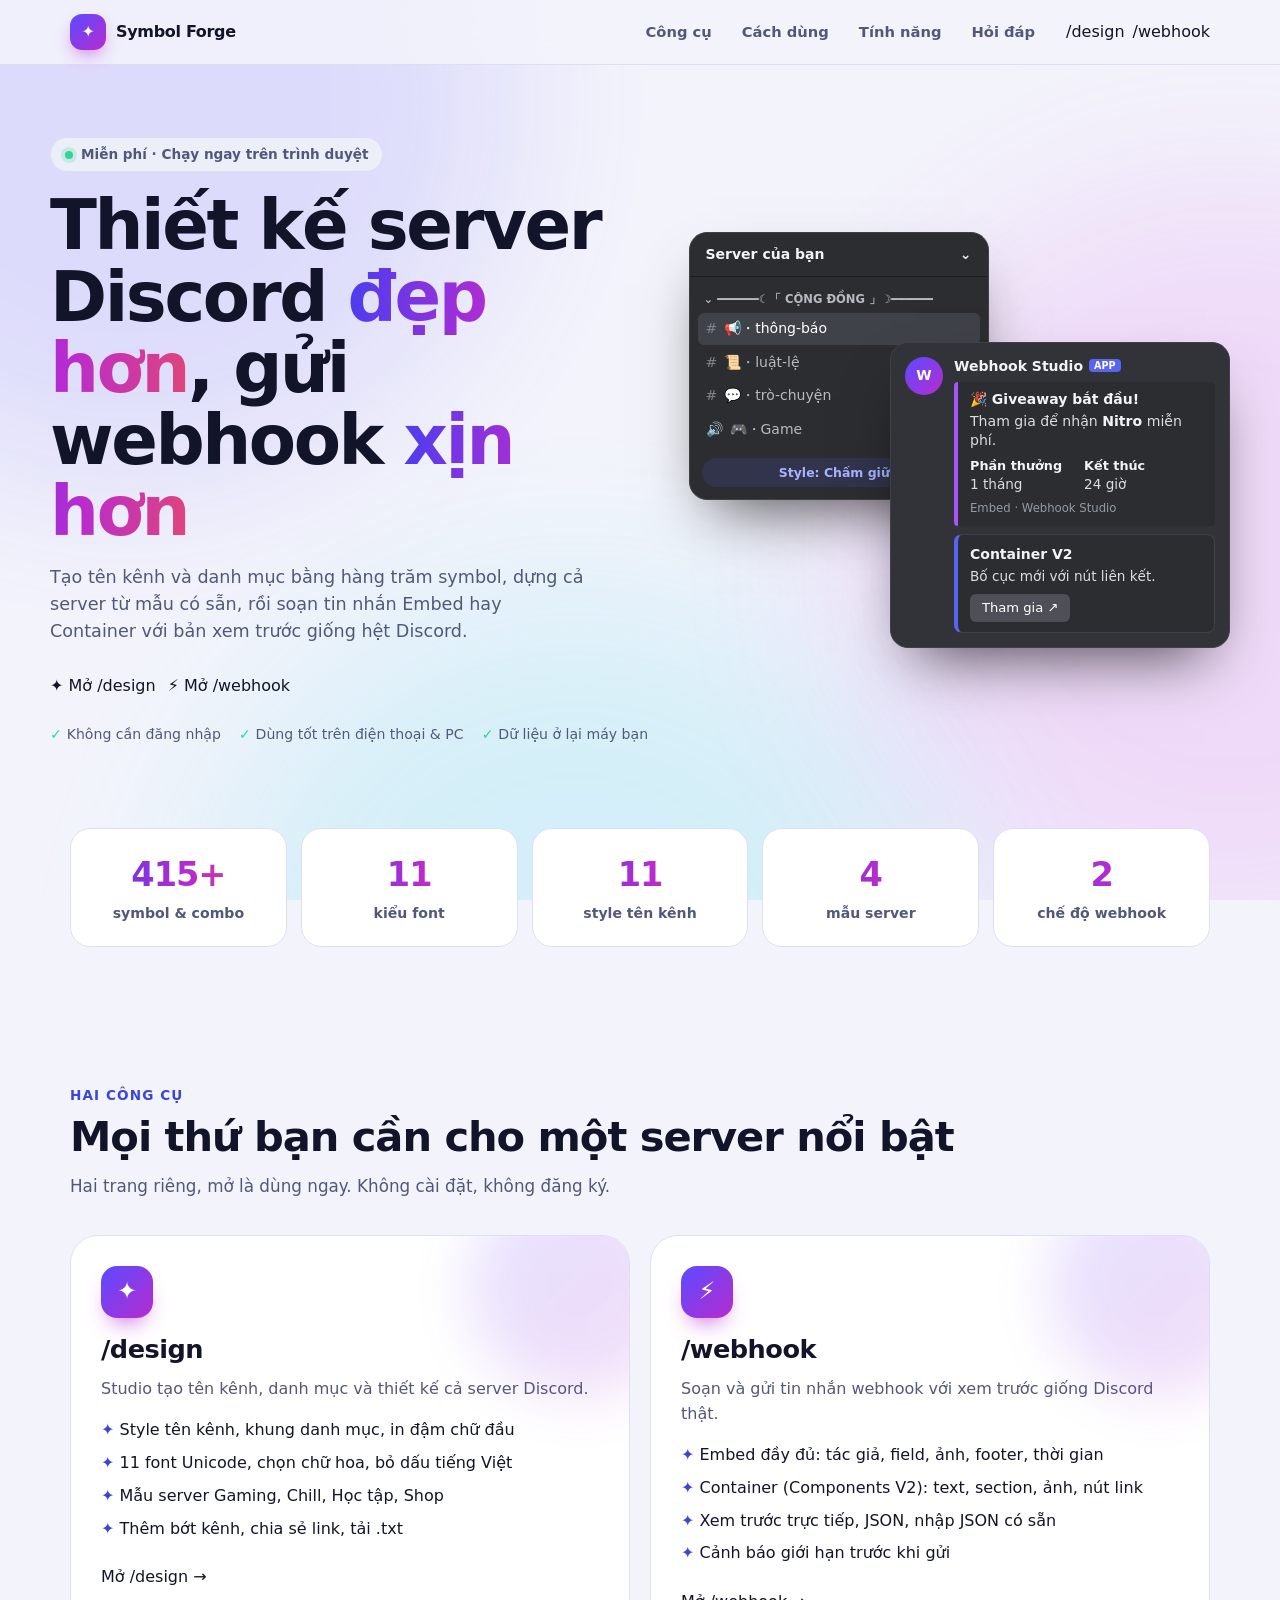
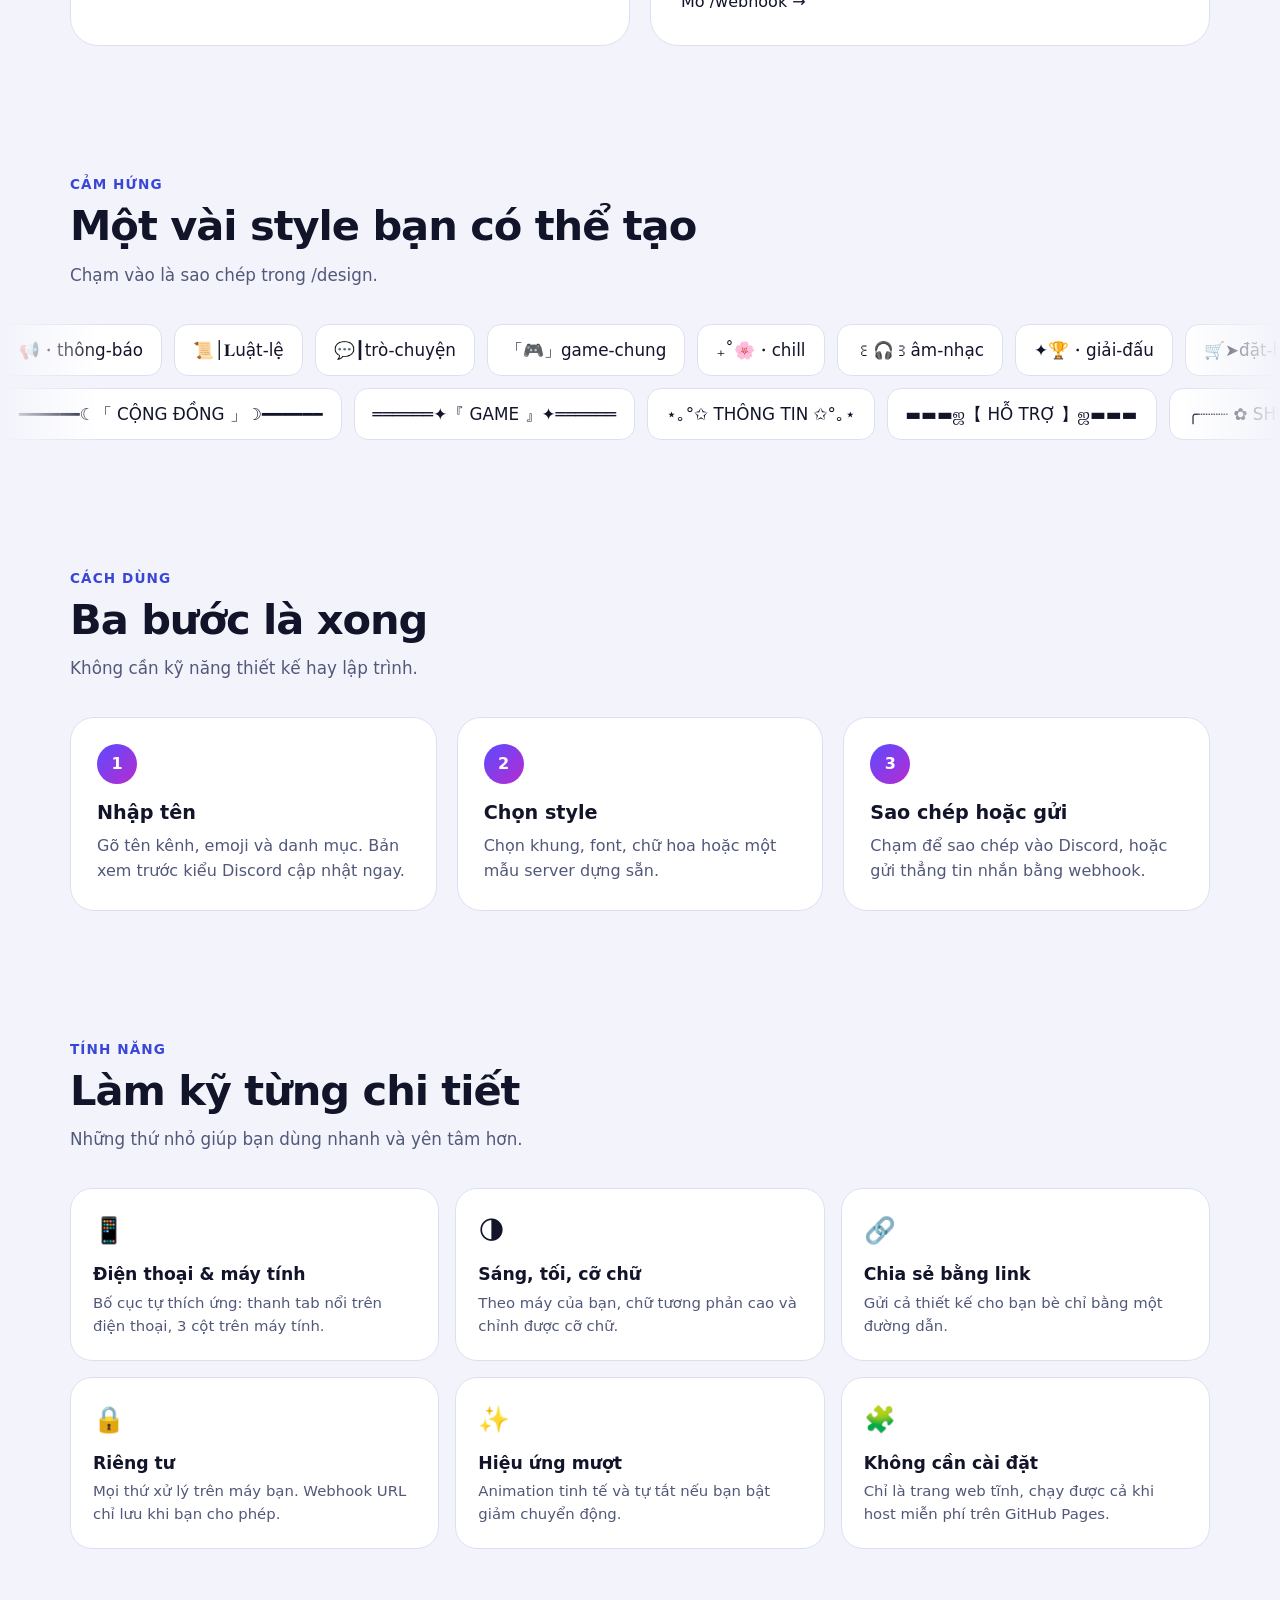
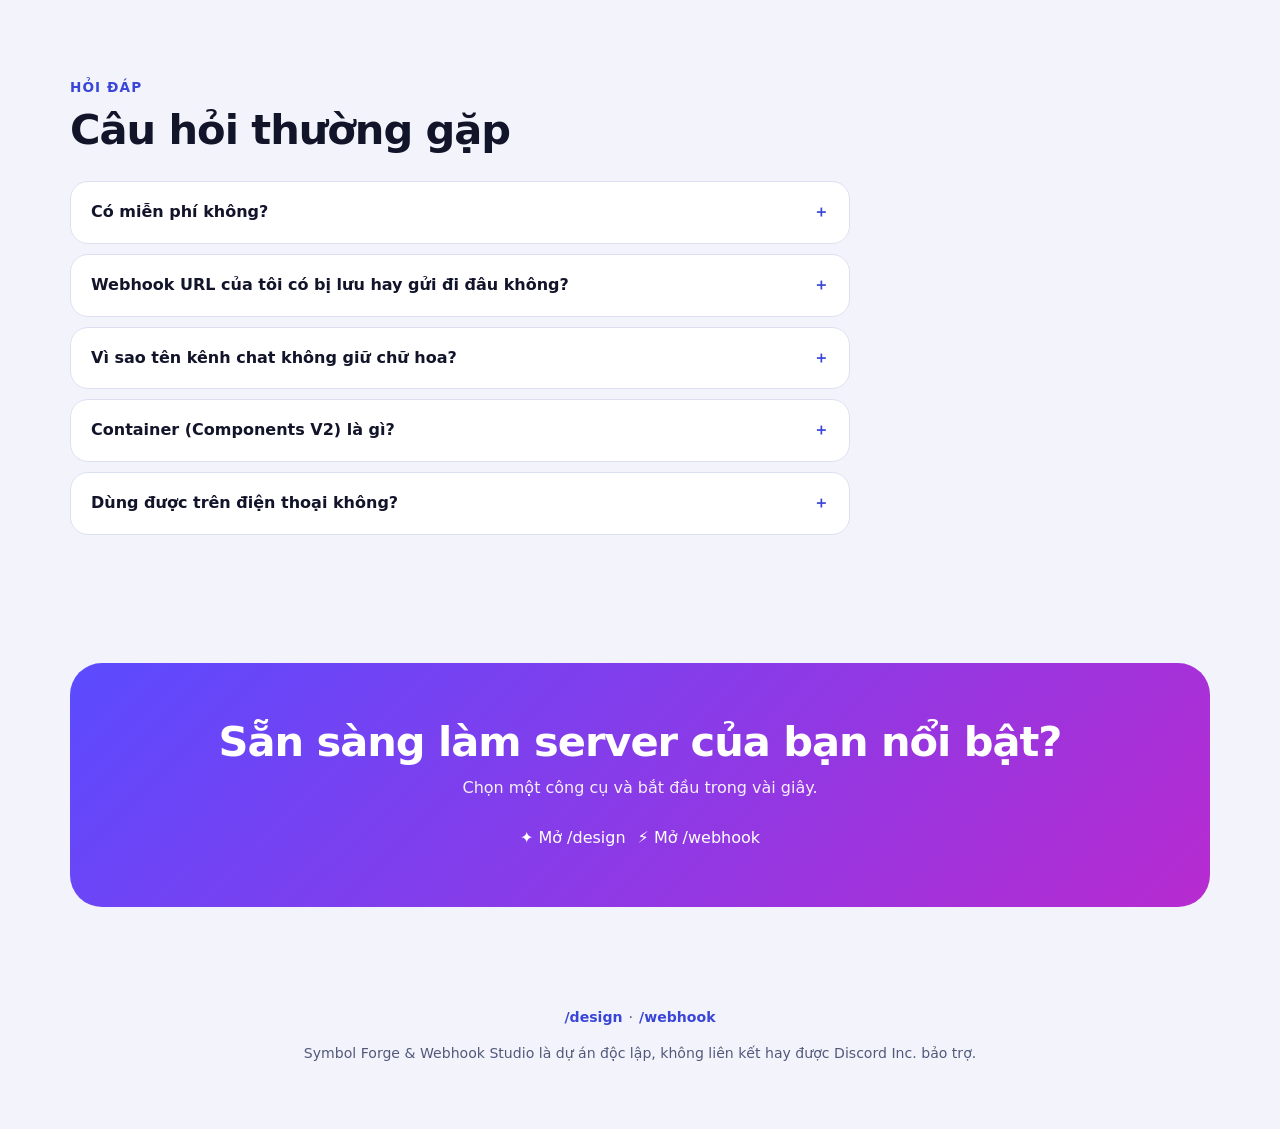
==== commit d756d206: "Update index.html" ====
--- a/index.html
+++ b/index.html
@@ -3,487 +3,305 @@
 <head>
 <meta charset="UTF-8">
 <meta name="viewport" content="width=device-width, initial-scale=1, viewport-fit=cover">
-<meta name="theme-color" content="#05050a">
-<title>Symbol Forge – Tên kênh & danh mục Discord</title>
+<title>Symbol Forge & Webhook Studio – Công cụ thiết kế server Discord</title>
+<meta name="description" content="Tạo tên kênh, danh mục đẹp, thiết kế cả server Discord và gửi tin nhắn webhook với Embed & Container. Miễn phí, chạy ngay trên trình duyệt.">
+<meta property="og:title" content="Symbol Forge & Webhook Studio">
+<meta property="og:description" content="Bộ công cụ miễn phí để thiết kế server Discord và gửi webhook Embed & Container.">
 <style>
-:root{--bg:#05050a;--tx:#fff;--mu:#9a9aa8;--ln:rgba(255,255,255,.1);--tint:#0a84ff;--ga0:0;--ga:.15;--gb:24px}
-@media(prefers-color-scheme:light){:root{--bg:#eceefc;--tx:#111118;--mu:#6b6b78;--ln:rgba(0,0,0,.09);--ga0:.42}}
+:root{--bg:#0a0c13;--card:#121624;--chip:#1b2135;--bd:#262d45;--tx:#f4f6ff;--mu:#aab2cd;--acc:#a5b4ff;--tint:#5563f5;--bar:rgba(10,12,19,.8);--grad:linear-gradient(135deg,#5b4bff,#b72bd0);--g2:linear-gradient(95deg,#8ea2ff,#e879f9 55%,#ff8fb1)}
+@media(prefers-color-scheme:light){:root{--bg:#f3f4fb;--card:#fff;--chip:#eceef8;--bd:#dcdff0;--tx:#12142a;--mu:#52587a;--acc:#3a46d8;--tint:#4452e6;--bar:rgba(243,244,251,.85);--g2:linear-gradient(95deg,#4a3df0,#b72bd0 55%,#e0457b)}}
 *{box-sizing:border-box;-webkit-tap-highlight-color:transparent}
+html{scroll-behavior:smooth;scroll-padding-top:76px}
 html,body{max-width:100%;overflow-x:hidden}
-body{margin:0;color:var(--tx);font:16px/1.4 -apple-system,"SF Pro Text",system-ui,"Segoe UI",sans-serif;min-height:100vh;
-  background:radial-gradient(60% 40% at 15% 5%,#5e5ce6bb,transparent),radial-gradient(50% 40% at 95% 25%,#ff375f88,transparent),radial-gradient(70% 50% at 25% 100%,#30d1ac77,transparent),radial-gradient(40% 30% at 90% 90%,#0a84ff77,transparent),var(--bg);background-attachment:fixed}
-main{max-width:560px;margin:0 auto;padding:max(18px,env(safe-area-inset-top)) 16px 130px}
-.gl{background:rgba(255,255,255,calc(var(--ga) + var(--ga0)));-webkit-backdrop-filter:blur(var(--gb)) saturate(1.9);backdrop-filter:blur(var(--gb)) saturate(1.9);
-  border:1px solid rgba(255,255,255,.17);box-shadow:inset 0 1px 0 rgba(255,255,255,.3),0 14px 34px -14px rgba(0,0,0,.55)}
-header{display:flex;justify-content:space-between;align-items:center;margin:8px 0 14px}
-h1{margin:0;font-size:2.1rem;font-weight:800;letter-spacing:-.03em}
-.hb{display:flex;gap:8px}
-.rd{width:42px;height:42px;border-radius:50%;font-size:1.1rem;color:var(--tx);cursor:pointer;display:grid;place-items:center}
-.rd:active,.tb:active,.row:active{transform:scale(.96)}
-.pop{border-radius:22px;padding:14px 16px;margin-bottom:14px}
-.pop[hidden]{display:none}
-.cap0{display:flex;justify-content:space-between;color:var(--mu);font-size:.85rem;font-weight:600}
-input[type=range]{width:100%;accent-color:var(--tint);margin:8px 0 0}
-.sec{margin:20px 4px 8px;color:var(--mu);font-size:.8rem;font-weight:600}
-.dc{background:#2b2d31;color:#f2f3f5;border-radius:24px;overflow:hidden;font-family:"Segoe UI",system-ui,sans-serif;box-shadow:0 24px 60px -22px #5e5ce6;border:1px solid rgba(255,255,255,.1)}
-.dc-h{display:flex;justify-content:space-between;padding:13px 16px;font-weight:700;border-bottom:1px solid #1e1f22}
-.dc-cat{padding:14px 12px 4px 14px;color:#949ba4;font-size:.76rem;font-weight:700;word-break:break-all}
-.dc-ch{display:flex;gap:7px;margin:2px 8px;padding:6px 8px;border-radius:6px;color:#949ba4;word-break:break-all}
-.dc-ch.act{background:#404249;color:#fff}
-.dc-ch:last-child{margin-bottom:12px}
-.grp{border-radius:22px;overflow:hidden}
-.fld{display:flex;align-items:center;gap:12px;padding:12px 16px;border-bottom:1px solid var(--ln)}
-.fld:last-of-type{border-bottom:0}
-.fld span{flex:0 0 78px;font-weight:600}
-input[type=text]{flex:1;min-width:0;background:none;border:0;color:var(--tx);font:inherit;text-align:right;outline:0}
-input[type=text]::placeholder{color:var(--mu)}
-.scroll{display:flex;gap:8px;overflow-x:auto;padding:10px 16px 12px;scrollbar-width:none;border-top:1px solid var(--ln)}
-.scroll::-webkit-scrollbar{display:none}
-.scroll[hidden]{display:none}
-#pick{flex-wrap:wrap;overflow:visible}
-.lt{width:38px;padding:7px 0;text-align:center}
-.chip{flex:none;background:rgba(255,255,255,.1);border:0;border-radius:99px;padding:7px 14px;color:var(--tx);font:inherit;font-size:.9rem;cursor:pointer}
-.chip.on{background:var(--tint);color:#fff;font-weight:600}
-.note{color:var(--mu);font-size:.78rem;padding:0 16px 12px}
-.tab{display:none}.tab.on{display:block}
-.row{display:flex;align-items:center;gap:10px;width:100%;text-align:left;background:none;border:0;border-bottom:1px solid var(--ln);color:var(--tx);font:inherit;padding:14px 16px;cursor:pointer;transition:transform .12s}
-.row:last-child{border-bottom:0}
-.row .v{flex:1;min-width:0;word-break:break-all}
-.row small{color:var(--mu);white-space:nowrap}
-.row.on::after{content:"✓";color:var(--tint);font-weight:800}
-.tray{display:flex;gap:8px;padding:12px 16px;align-items:center}
-.btn{background:var(--tint);color:#fff;border:0;border-radius:99px;padding:8px 18px;font:inherit;font-weight:600;cursor:pointer}
-.grid{display:grid;grid-template-columns:repeat(auto-fill,minmax(50px,1fr));grid-auto-flow:dense;gap:8px;padding:4px 14px 16px}
-.sym{height:46px;border-radius:14px;background:rgba(255,255,255,.09);border:0;color:var(--tx);font-size:1.2rem;cursor:pointer;padding:0 4px;white-space:nowrap;overflow:hidden;transition:transform .12s,background .12s}
-.sym:hover{background:rgba(255,255,255,.2)}.sym:active{transform:scale(.9)}
-.w2{grid-column:span 2}.w3{grid-column:span 3}
-.bar{position:fixed;left:50%;bottom:calc(14px + env(safe-area-inset-bottom));transform:translateX(-50%);display:flex;gap:2px;padding:6px;border-radius:99px;z-index:5;width:min(440px,calc(100% - 32px))}
-.tb{flex:1;display:flex;flex-direction:column;align-items:center;gap:1px;background:none;border:0;border-radius:99px;padding:7px 4px;color:var(--mu);font:inherit;font-size:.68rem;font-weight:600;cursor:pointer}
-.tb i{font-style:normal;font-size:1.25rem;line-height:1.2}
-.tb.on{background:rgba(255,255,255,.2);color:var(--tint)}
-#toast{position:fixed;left:50%;bottom:calc(92px + env(safe-area-inset-bottom));transform:translate(-50%,30px);opacity:0;padding:9px 18px;border-radius:99px;font-weight:600;transition:.2s;pointer-events:none;max-width:88vw;word-break:break-all;z-index:9}
-#toast.on{transform:translate(-50%,0);opacity:1}
-@media(prefers-reduced-motion:reduce){*{transition:none!important}}
-
-.ic{width:24px;height:24px;flex:none;fill:none;stroke:currentColor;stroke-width:1.9;stroke-linecap:round;stroke-linejoin:round}
-.tile{width:30px;height:30px;border-radius:8px;display:grid;place-items:center;flex:none;color:#fff;font-style:normal}
-.tile .ic{width:18px;height:18px;stroke-width:2.1}
-.rd .ic{width:22px;height:22px}
-.tb .ic{width:26px;height:26px}.tb.on .ic{stroke-width:2.4}
-.btn{display:inline-flex;align-items:center;gap:6px}.btn .ic{width:16px;height:16px;stroke-width:2.3}
-.chip .ic{width:13px;height:13px;vertical-align:-2px;margin-right:5px;stroke-width:2.6}
-.row.on::after{content:"";width:20px;height:20px;background:var(--tint);-webkit-mask:url("data:image/svg+xml,%3Csvg xmlns='http://www.w3.org/2000/svg' viewBox='0 0 24 24'%3E%3Cpath d='M5 12.5l4.5 4.5L19 7.5' fill='none' stroke='black' stroke-width='3' stroke-linecap='round' stroke-linejoin='round'/%3E%3C/svg%3E") center/contain no-repeat;mask:url("data:image/svg+xml,%3Csvg xmlns='http://www.w3.org/2000/svg' viewBox='0 0 24 24'%3E%3Cpath d='M5 12.5l4.5 4.5L19 7.5' fill='none' stroke='black' stroke-width='3' stroke-linecap='round' stroke-linejoin='round'/%3E%3C/svg%3E") center/contain no-repeat}
-.sw{-webkit-appearance:none;appearance:none;flex:none;width:51px;height:31px;border-radius:99px;background:rgba(120,120,128,.36);position:relative;cursor:pointer;transition:background .25s;margin:0}
-.sw::after{content:"";position:absolute;top:2px;left:2px;width:27px;height:27px;border-radius:50%;background:#fff;box-shadow:0 2px 5px rgba(0,0,0,.3);transition:transform .25s}
-.sw:checked{background:#30d158}.sw:checked::after{transform:translateX(20px)}
-.seg{display:flex;gap:2px;margin:10px 16px 12px;padding:2px;border-radius:10px;background:rgba(120,120,128,.28)}
-#pick{border-top:1px solid var(--ln)}
-.sg{flex:1;min-width:0;border:0;background:none;color:var(--tx);font:inherit;font-size:.8rem;font-weight:600;padding:7px 2px;border-radius:8px;cursor:pointer;white-space:nowrap;transition:background .2s}
-.sg.on{background:rgba(255,255,255,.24);box-shadow:0 2px 6px rgba(0,0,0,.25)}
-@media(prefers-color-scheme:light){.sg.on{background:#fff;box-shadow:0 1px 4px rgba(0,0,0,.18)}}
-
-@media(prefers-color-scheme:light){@media(prefers-reduced-motion:reduce){.dc{display:flex}
-.rail{flex:none;width:58px;background:#1e1f22;display:flex;flex-direction:column;align-items:center;gap:8px;padding:10px 0}
-.sv{width:40px;height:40px;border-radius:50%;display:grid;place-items:center;color:#fff;font-weight:700;transition:border-radius .2s}
-.sv.a{border-radius:14px}.sv:hover{border-radius:14px}
-.side{flex:1;min-width:0;display:flex;flex-direction:column}
-#pv{overflow-y:auto;max-height:310px;overscroll-behavior:contain}
-.dc-cat,.dc-ch{cursor:pointer}.dc-ch{align-items:center}
-.dc-ch:hover:not(.act){background:#35373c;color:#dbdee1}
-.dc-ch .ic{width:18px;height:18px;stroke-width:2;color:#80848e}
-.dc-copy{display:flex;align-items:center;justify-content:center;gap:7px;margin:4px 10px 10px;padding:10px;border:0;border-radius:10px;background:var(--tint);color:#fff;font:inherit;font-weight:600;cursor:pointer}
-.dc-copy .ic{width:17px;height:17px;stroke-width:2.2}
-.lay{display:block}.col{min-width:0}
-@media(hover:hover){.row:hover{background:rgba(255,255,255,.07)}}
-@media(min-width:900px){
-  main{max-width:1140px;padding-top:28px}
-  h1{font-size:2.8rem}
-  .lay{display:grid;grid-template-columns:390px minmax(0,1fr);gap:28px;align-items:start}
-  aside{position:sticky;top:20px}
-  #pv{max-height:calc(100vh - 250px)}
-  .grid{grid-template-columns:repeat(auto-fill,minmax(58px,1fr))}
-  .sec{margin-top:4px}.sec:not(:first-child){margin-top:22px}
+body{margin:0;color:var(--tx);background:var(--bg);font:1rem/1.55 -apple-system,"SF Pro Text","Segoe UI",system-ui,sans-serif}
+a{color:inherit;text-decoration:none}
+:focus-visible{outline:2px solid var(--acc);outline-offset:3px;border-radius:8px}
+.wrap{max-width:1180px;margin:0 auto;padding:0 20px}
+/* nền */
+.bgfx{position:fixed;inset:0;z-index:-1;overflow:hidden;pointer-events:none}
+.bgfx i{position:absolute;width:60vmax;height:60vmax;border-radius:50%;filter:blur(90px);opacity:.3;animation:fl 30s ease-in-out infinite alternate}
+.bgfx i:nth-child(1){background:#5b4bff;left:-20vmax;top:-22vmax}
+.bgfx i:nth-child(2){background:#d946ef;right:-26vmax;top:20vh;opacity:.2;animation-delay:-11s}
+.bgfx i:nth-child(3){background:#22d3ee;left:15vw;bottom:-36vmax;opacity:.15;animation-delay:-19s}
+@keyframes fl{to{transform:translate(8vmax,6vmax) scale(1.15)}}
+@media(prefers-color-scheme:light){.bgfx i{opacity:.14!important}}
+/* thanh trên */
+nav.top{position:sticky;top:0;z-index:20;backdrop-filter:blur(16px);-webkit-backdrop-filter:blur(16px);background:var(--bar);border-bottom:1px solid var(--bd)}
+nav.top .wrap{display:flex;align-items:center;gap:18px;height:64px}
+.logo{display:flex;align-items:center;gap:10px;font-weight:800;letter-spacing:-.02em}
+.logo b{display:grid;place-items:center;width:36px;height:36px;border-radius:12px;background:var(--grad);color:#fff;box-shadow:0 8px 20px -8px #b72bd0}
+.links{display:flex;gap:4px;margin-left:auto}
+.links a{padding:8px 13px;border-radius:99px;color:var(--mu);font-weight:600;font-size:.92rem;transition:background .2s,color .2s}
+.links a:hover{background:var(--chip);color:var(--tx)}
+.pill{padding:9px 16px;border-radius:99px;background:var(--chip);font-weight:700;font-size:.9rem;white-space:nowrap}
+.pill.on,.btn{background:var(--grad);color:#fff}
+.btn{display:inline-flex;align-items:center;gap:8px;padding:14px 24px;border-radius:99px;font-weight:700;box-shadow:0 14px 30px -14px #b72bd0;transition:transform .2s cubic-bezier(.2,1.4,.4,1),box-shadow .2s}
+.btn:hover{transform:translateY(-3px) scale(1.03)}.btn:active{transform:scale(.97)}
+.btn.alt{background:var(--card);color:var(--tx);border:1px solid var(--bd);box-shadow:none}
+/* hero */
+.hero{display:grid;grid-template-columns:1.05fr .95fr;gap:40px;align-items:center;padding:72px 0 56px}
+.tag{display:inline-flex;align-items:center;gap:8px;padding:6px 14px;border-radius:99px;background:var(--chip);border:1px solid var(--bd);font-size:.85rem;font-weight:600;color:var(--mu)}
+.tag::before{content:"";width:8px;height:8px;border-radius:50%;background:#34d399;box-shadow:0 0 0 4px #34d39933}
+h1{margin:18px 0 16px;font-size:clamp(2.3rem,6vw,4.3rem);line-height:1.04;letter-spacing:-.035em;font-weight:800}
+h1 em{font-style:normal;background:var(--g2);-webkit-background-clip:text;background-clip:text;color:transparent}
+.lead{margin:0 0 28px;max-width:540px;color:var(--mu);font-size:1.1rem}
+.cta{display:flex;flex-wrap:wrap;gap:12px}
+.mini{margin-top:26px;display:flex;flex-wrap:wrap;gap:8px 18px;color:var(--mu);font-size:.88rem}
+.mini span::before{content:"✓ ";color:#34d399;font-weight:800}
+/* mock */
+.vis{position:relative;height:440px}
+.mock{position:absolute;background:#2b2d31;color:#dbdee1;border:1px solid #3f4147;border-radius:18px;font:14px/1.4 "Segoe UI",system-ui,sans-serif;box-shadow:0 30px 60px -24px rgba(0,0,0,.7)}
+.dc{left:0;top:10px;width:300px;overflow:hidden;animation:bob 7s ease-in-out infinite}
+.dc .h{display:flex;justify-content:space-between;padding:12px 16px;font-weight:700;color:#f2f3f5;border-bottom:1px solid #1e1f22}
+.dc .c{padding:14px 14px 4px;color:#b5bac1;font-size:.72rem;font-weight:700;white-space:nowrap;overflow:hidden;text-overflow:ellipsis}
+.dc .r{display:flex;gap:7px;margin:2px 8px;padding:6px 8px;border-radius:6px;color:#b5bac1;white-space:nowrap;overflow:hidden}
+.dc .r.a{background:#404249;color:#fff}.dc .r span:first-child{color:#80848e}
+.dc .sw{transition:opacity .22s}.dc .sw.o{opacity:0}
+.dc .b{margin:12px;padding:6px 12px;border-radius:99px;background:#5865f222;color:#a5b4ff;font-size:.78rem;font-weight:700;text-align:center}
+.wh{right:0;top:120px;width:340px;padding:14px;background:#313338;animation:bob 8s ease-in-out -3s infinite}
+.wh .m{display:flex;gap:11px}.wh .av{width:38px;height:38px;border-radius:50%;background:var(--grad);display:grid;place-items:center;color:#fff;font-weight:800;flex:none}
+.wh .u{font-weight:600;color:#f2f3f5}.wh .t{background:#5865f2;color:#fff;font-size:.6rem;font-weight:700;padding:1px 5px;border-radius:4px;margin-left:6px;vertical-align:2px}
+.em{margin-top:6px;background:#2b2d31;border-left:4px solid #a855f7;border-radius:4px;padding:8px 12px 10px}
+.em b{color:#f2f3f5}.em small{display:block;color:#949ba4;margin-top:6px}
+.ef{display:flex;gap:22px;margin-top:6px;font-size:.85rem}.ef div b{display:block;font-size:.8rem}
+.ct{margin-top:8px;background:#2b2d31;border:1px solid #3f4147;border-left:4px solid #5865f2;border-radius:8px;padding:10px 12px}
+.ct .lb{display:inline-block;margin-top:8px;background:#4e5058;color:#fff;border-radius:6px;padding:5px 12px;font-size:.82rem}
+@keyframes bob{50%{transform:translateY(-12px)}}
+/* khối chung */
+section{padding:64px 0}
+.eyebrow{color:var(--acc);font-weight:700;font-size:.85rem;letter-spacing:.08em;text-transform:uppercase}
+h2{margin:8px 0 12px;font-size:clamp(1.7rem,4vw,2.6rem);line-height:1.12;letter-spacing:-.025em;font-weight:800}
+.sub{margin:0 0 36px;color:var(--mu);max-width:620px;font-size:1.05rem}
+.stats{display:grid;grid-template-columns:repeat(5,1fr);gap:14px;padding:6px 0 10px}
+.st{background:var(--card);border:1px solid var(--bd);border-radius:20px;padding:20px 14px;text-align:center}
+.st b{display:block;font-size:2.1rem;font-weight:800;letter-spacing:-.03em;background:var(--g2);-webkit-background-clip:text;background-clip:text;color:transparent}
+.st span{color:var(--mu);font-size:.88rem;font-weight:600}
+.two{display:grid;grid-template-columns:1fr 1fr;gap:20px}
+.big{position:relative;overflow:hidden;background:var(--card);border:1px solid var(--bd);border-radius:28px;padding:30px;transition:transform .3s cubic-bezier(.2,.8,.2,1),border-color .3s}
+.big:hover{transform:translateY(-6px);border-color:var(--acc)}
+.big::before{content:"";position:absolute;right:-60px;top:-60px;width:220px;height:220px;border-radius:50%;background:var(--grad);opacity:.16;filter:blur(30px)}
+.big h3{margin:12px 0 8px;font-size:1.6rem;letter-spacing:-.02em}
+.big p{margin:0 0 16px;color:var(--mu)}
+.big ul{margin:0 0 24px;padding:0;list-style:none;display:grid;gap:8px}
+.big li::before{content:"✦ ";color:var(--acc)}
+.ic{display:grid;place-items:center;width:52px;height:52px;border-radius:16px;background:var(--grad);color:#fff;font-size:1.5rem;box-shadow:0 12px 24px -12px #b72bd0}
+.steps{display:grid;grid-template-columns:repeat(3,1fr);gap:20px}
+.step{background:var(--card);border:1px solid var(--bd);border-radius:24px;padding:26px}
+.step i{display:grid;place-items:center;width:40px;height:40px;border-radius:50%;background:var(--grad);color:#fff;font-style:normal;font-weight:800;margin-bottom:14px}
+.step h3{margin:0 0 6px;font-size:1.2rem}.step p{margin:0;color:var(--mu)}
+.grid{display:grid;grid-template-columns:repeat(3,1fr);gap:16px}
+.f{background:var(--card);border:1px solid var(--bd);border-radius:22px;padding:22px;transition:transform .25s,border-color .25s}
+.f:hover{transform:translateY(-4px);border-color:var(--acc)}
+.f span{font-size:1.6rem}.f h3{margin:10px 0 4px;font-size:1.08rem}.f p{margin:0;color:var(--mu);font-size:.93rem}
+/* marquee */
+.mq{overflow:hidden;mask-image:linear-gradient(90deg,transparent,#000 8%,#000 92%,transparent);-webkit-mask-image:linear-gradient(90deg,transparent,#000 8%,#000 92%,transparent)}
+.mq+.mq{margin-top:12px}
+.tr{display:flex;gap:12px;width:max-content;animation:mq 45s linear infinite}
+.mq.rv2 .tr{animation-direction:reverse;animation-duration:55s}
+.mq:hover .tr{animation-play-state:paused}
+@keyframes mq{to{transform:translateX(-50%)}}
+.tr span{background:var(--card);border:1px solid var(--bd);border-radius:14px;padding:12px 18px;font-size:1.05rem;white-space:nowrap}
+/* faq */
+.faq{max-width:780px;display:grid;gap:10px}
+details{background:var(--card);border:1px solid var(--bd);border-radius:18px;padding:0 20px;transition:border-color .2s}
+details[open]{border-color:var(--acc)}
+summary{cursor:pointer;list-style:none;padding:18px 0;font-weight:700;display:flex;justify-content:space-between;gap:12px}
+summary::-webkit-details-marker{display:none}
+summary::after{content:"＋";color:var(--acc);transition:transform .25s}
+details[open] summary::after{transform:rotate(45deg)}
+details p{margin:0 0 18px;color:var(--mu)}
+.final{text-align:center;background:var(--grad);border-radius:32px;padding:56px 24px;color:#fff;position:relative;overflow:hidden}
+.final h2{margin:0 0 10px}.final p{margin:0 auto 26px;max-width:520px;opacity:.92}
+.final .btn{background:#fff;color:#3b2fd1;box-shadow:0 14px 30px -14px #000}
+.final .btn.alt{background:rgba(255,255,255,.18);color:#fff;border-color:rgba(255,255,255,.4)}
+.final .cta{justify-content:center}
+footer{padding:36px 0 50px;color:var(--mu);font-size:.88rem;text-align:center}
+footer a{color:var(--acc);font-weight:600;margin:0 6px}
+/* reveal */
+.rv{opacity:0;transform:translateY(26px);transition:opacity .7s,transform .7s cubic-bezier(.2,.8,.2,1)}
+.rv.in{opacity:1;transform:none}
+.d1{transition-delay:.08s}.d2{transition-delay:.16s}.d3{transition-delay:.24s}
+@media(max-width:900px){
+  .hero{grid-template-columns:1fr;padding-top:40px}
+  .vis{height:430px;max-width:420px;margin:0 auto;width:100%}
+  .dc{width:min(300px,78%)}.wh{width:min(330px,88%)}
+  .stats{grid-template-columns:repeat(2,1fr)}.stats .st:last-child{grid-column:1/-1}
+  .two,.steps{grid-template-columns:1fr}.grid{grid-template-columns:1fr 1fr}
+  .links{display:none}nav.top .wrap{justify-content:space-between}.pills{margin-left:auto}
 }
-
-.how{margin:-4px 4px 14px;color:var(--mu);font-size:.88rem}
-.how b{display:inline-grid;place-items:center;width:20px;height:20px;border-radius:50%;background:var(--tint);color:#fff;font-size:.72rem;margin-right:2px}
-.opt summary{display:flex;align-items:center;gap:10px;padding:14px 16px;cursor:pointer;list-style:none;border-top:1px solid var(--ln)}
-.opt summary::-webkit-details-marker{display:none}
-.opt summary span{flex:1;font-weight:600}
-.opt summary em{font-style:normal;color:var(--mu);font-size:.85rem;max-width:55%;overflow:hidden;text-overflow:ellipsis;white-space:nowrap}
-.opt summary::after{content:"";width:8px;height:8px;border-right:2.5px solid var(--mu);border-bottom:2.5px solid var(--mu);transform:rotate(-45deg);transition:transform .2s;flex:none}
-.opt[open] summary::after{transform:rotate(45deg)}
-.opt .scroll{border-top:0;padding:4px 16px 10px}
-.opt #pick{padding-top:0}
-.cap{margin:12px 16px 2px;color:var(--mu);font-size:.75rem;font-weight:600}
-.chip{padding:9px 15px}.sg{padding:9px 2px}
-#pv{max-height:200px!important}
-@media(min-width:900px){#pv{max-height:calc(100vh - 250px)!important}}
-
-/* ===== Giao diện mới: nền đặc, chữ tương phản cao ===== */
-:root{--bg:#0f1115;--card:#1a1d24;--bd:#2c313c;--tx:#f5f6fa;--mu:#b3b9c9;--ln:#2c313c;--chip:#2a2f3b;--sel:#262d4d;--hov:#222733;--segon:#4a5166;--tint:#4f5df5;--acc:#a9b2ff;--bar:rgba(26,29,36,.92)}
-:root[data-theme=light]{--bg:#f1f2f7;--card:#fff;--bd:#dcdfe8;--tx:#13151c;--mu:#555b6c;--ln:#e3e6ee;--chip:#e8eaf1;--sel:#e8ebff;--hov:#f3f4f9;--segon:#fff;--tint:#3d4ae0;--acc:#3340d6;--bar:rgba(255,255,255,.92)}
-@media(prefers-color-scheme:light){:root:not([data-theme=dark]):not([data-theme=light]){--bg:#f1f2f7;--card:#fff;--bd:#dcdfe8;--tx:#13151c;--mu:#555b6c;--ln:#e3e6ee;--chip:#e8eaf1;--sel:#e8ebff;--hov:#f3f4f9;--segon:#fff;--tint:#3d4ae0;--acc:#3340d6;--bar:rgba(255,255,255,.92)}}
-html{font-size:calc(16px*var(--z,1))}
-body{font-size:1rem;color:var(--tx);background:var(--bg) radial-gradient(var(--ln) 1px,transparent 1px) 0 0/22px 22px;background-attachment:fixed}
-.gl{background:var(--card);-webkit-backdrop-filter:none;backdrop-filter:none;border:1px solid var(--bd);box-shadow:0 1px 2px rgba(0,0,0,.15)}
-.bar,#toast{background:var(--bar);-webkit-backdrop-filter:blur(16px);backdrop-filter:blur(16px);box-shadow:0 12px 30px -10px rgba(0,0,0,.45)}
-.grp,.pop{border-radius:18px}
-.sec{color:var(--mu);font-size:.85rem;font-weight:700;letter-spacing:.02em}
-.cap{font-size:.8rem}
-.chip{background:var(--chip);color:var(--tx)}
-.seg{background:var(--chip)}
-.sg{color:var(--tx)}
-.sg.on{background:var(--segon);box-shadow:0 1px 4px rgba(0,0,0,.22)}
-.row.on{background:var(--sel)}
-.row.on::after{background:var(--acc)}
-@media(hover:hover){.row:hover{background:var(--hov)}.row.on:hover{background:var(--sel)}}
-.tb.on{background:var(--sel);color:var(--acc)}
-.sym{background:var(--chip);color:var(--tx)}.sym:hover{background:var(--hov);outline:2px solid var(--acc)}
-.dc{box-shadow:0 10px 28px -14px rgba(0,0,0,.6)}
-.dc-cat,.dc-ch{color:#b5bac1}.dc-ch .ic{color:#949ba4}.dc-ch.act{color:#fff}
-.sw{background:#6b7184}
+@media(max-width:560px){.grid{grid-template-columns:1fr}md-text-button.hide{display:none}}
+@media(prefers-reduced-motion:reduce){*{animation:none!important;transition:none!important}.rv{opacity:1;transform:none}html{scroll-behavior:auto}}
 </style>
+<noscript><style>.rv{opacity:1;transform:none}</style></noscript>
+<script type="importmap">{"imports":{"@material/web/":"https://esm.run/@material/web@2/"}}</script>
+<script type="module" src="assets/md3-web.js"></script>
+<script src="assets/md3.js"></script>
+<link rel="stylesheet" href="assets/md3.css">
 </head>
 <body>
-<svg width="0" height="0" style="position:absolute" aria-hidden="true"><defs>
-<symbol id="i-hash" viewBox="0 0 24 24"><path d="M9.5 3.5 7.5 20.5M16.5 3.5l-2 17M4 9h16.5M3.5 15h16.5"/></symbol>
-<symbol id="i-folder" viewBox="0 0 24 24"><path d="M3 7.5A2.5 2.5 0 0 1 5.5 5H9l2 2.5h7.5A2.5 2.5 0 0 1 21 10v7.5a2.5 2.5 0 0 1-2.5 2.5h-13A2.5 2.5 0 0 1 3 17.5z"/></symbol>
-<symbol id="i-spark" viewBox="0 0 24 24"><path d="M10 4.5l1.7 4.3 4.3 1.7-4.3 1.7L10 16.5l-1.7-4.3L4 10.5l4.3-1.7z"/><path d="M18.2 14.5l.7 1.9 1.9.7-1.9.7-.7 1.9-.7-1.9-1.9-.7 1.9-.7z"/></symbol>
-<symbol id="i-smile" viewBox="0 0 24 24"><circle cx="12" cy="12" r="9"/><path d="M8.5 14.3c.9 1.3 2 1.9 3.5 1.9s2.6-.6 3.5-1.9"/><path d="M9 9.6v.6M15 9.6v.6" stroke-width="2.6"/></symbol>
-<symbol id="i-shuffle" viewBox="0 0 24 24"><path d="M3 7h3.5c2 0 3.2 1 4.3 2.6l2.4 3.8c1.1 1.6 2.3 2.6 4.3 2.6H21M3 17h3.5c1.4 0 2.4-.5 3.3-1.4M13.5 8.4C14.5 7.5 15.6 7 17 7h4M18.5 4.5 21 7l-2.5 2.5M18.5 14.5 21 17l-2.5 2.5"/></symbol>
-<symbol id="i-sliders" viewBox="0 0 24 24"><path d="M3.5 7h9.2M17.3 7h3.2M3.5 17h3.2M11.3 17h9.2"/><circle cx="15" cy="7" r="2.3"/><circle cx="9" cy="17" r="2.3"/></symbol>
-<symbol id="i-copy" viewBox="0 0 24 24"><rect x="8.5" y="8.5" width="12" height="12" rx="2.8"/><path d="M15.5 8.5V6A2.5 2.5 0 0 0 13 3.5H6A2.5 2.5 0 0 0 3.5 6v7A2.5 2.5 0 0 0 6 15.5h2.5"/></symbol>
-<symbol id="i-x" viewBox="0 0 24 24"><path d="M6.5 6.5l11 11M17.5 6.5l-11 11"/></symbol>
-<symbol id="i-checkc" viewBox="0 0 24 24"><circle cx="12" cy="12" r="10" fill="currentColor" stroke="none"/><path d="M7.5 12.5l3 3 6-6.5" stroke="#fff" stroke-width="2.4"/></symbol>
-<symbol id="i-server" viewBox="0 0 24 24"><rect x="3.5" y="4" width="17" height="6.5" rx="2.2"/><rect x="3.5" y="13.5" width="17" height="6.5" rx="2.2"/><path d="M7.5 7.25h.01M7.5 16.75h.01" stroke-width="2.8"/></symbol>
-<symbol id="i-speaker" viewBox="0 0 24 24"><path d="M4 9.5h3l4.5-3.8v12.6L7 14.5H4z"/><path d="M15 9.2c1.3 1.5 1.3 4.1 0 5.6M17.8 6.8c2.6 3 2.6 7.4 0 10.4"/></symbol>
-</defs></svg>
+<div class="bgfx" aria-hidden="true"><i></i><i></i><i></i></div>
+
+<nav class="top"><div class="wrap">
+  <a class="logo" href="./"><b>✦</b><span>Symbol Forge</span></a>
+  <div class="links"><a href="#tools">Công cụ</a><a href="#how">Cách dùng</a><a href="#features">Tính năng</a><a href="#faq">Hỏi đáp</a></div>
+  <div class="pills" style="display:flex;gap:8px;align-items:center" data-md3-slot><md-text-button class="hide" href="design/">/design</md-text-button><md-filled-tonal-button href="webhook/">/webhook</md-filled-tonal-button></div>
+</div></nav>
+
+<header class="wrap hero">
+  <div>
+    <span class="tag rv">Miễn phí · Chạy ngay trên trình duyệt</span>
+    <h1 class="rv d1">Thiết kế server Discord <em>đẹp hơn</em>, gửi webhook <em>xịn hơn</em></h1>
+    <p class="lead rv d2">Tạo tên kênh và danh mục bằng hàng trăm symbol, dựng cả server từ mẫu có sẵn, rồi soạn tin nhắn Embed hay Container với bản xem trước giống hệt Discord.</p>
+    <div class="cta rv d3"><md-filled-button href="design/">✦ Mở /design</md-filled-button><md-filled-tonal-button href="webhook/">⚡ Mở /webhook</md-filled-tonal-button></div>
+    <div class="mini rv d3"><span>Không cần đăng nhập</span><span>Dùng tốt trên điện thoại & PC</span><span>Dữ liệu ở lại máy bạn</span></div>
+  </div>
+  <div class="vis" aria-hidden="true">
+    <div class="mock dc">
+      <div class="h"><span>Server của bạn</span><span>⌄</span></div>
+      <div class="c sw" id="mc">⌄ ━━━━━━☾「 CỘNG ĐỒNG 」☽━━━━━━</div>
+      <div class="r a"><span>#</span><span class="sw">📢・thông-báo</span></div>
+      <div class="r"><span>#</span><span class="sw">📜・luật-lệ</span></div>
+      <div class="r"><span>#</span><span class="sw">💬・trò-chuyện</span></div>
+      <div class="r"><span>🔊</span><span class="sw">🎮・Game</span></div>
+      <div class="b" id="mb">Style: Chấm giữa</div>
+    </div>
+    <div class="mock wh">
+      <div class="m"><div class="av">W</div><div style="min-width:0;flex:1">
+        <div><span class="u">Webhook Studio</span><span class="t">APP</span></div>
+        <div class="em"><b>🎉 Giveaway bắt đầu!</b><div style="font-size:.88rem;margin-top:2px">Tham gia để nhận <b style="display:inline">Nitro</b> miễn phí.</div>
+          <div class="ef"><div><b>Phần thưởng</b>1 tháng</div><div><b>Kết thúc</b>24 giờ</div></div><small>Embed · Webhook Studio</small></div>
+        <div class="ct"><b style="color:#f2f3f5">Container V2</b><div style="font-size:.85rem;margin-top:2px">Bố cục mới với nút liên kết.</div><span class="lb">Tham gia ↗</span></div>
+      </div></div>
+    </div>
+  </div>
+</header>
 
 <main>
-  <header>
-    <h1>Symbol Forge</h1>
-    <div class="hb">
-      <button class="gl rd" id="rnd" type="button" aria-label="Ngẫu nhiên"><svg class="ic"><use href="#i-shuffle"/></svg></button>
-      <button class="gl rd" id="gear" type="button" aria-label="Giao diện & cỡ chữ"><svg class="ic"><use href="#i-sliders"/></svg></button>
-    </div>
-  </header>
-  <div class="gl pop" id="pop" hidden>
-    <div class="cap0">Giao diện</div>
-    <div class="seg" id="themeSeg" style="margin:8px 0 16px"></div>
-    <div class="cap0"><span>Cỡ chữ</span><span id="zv">100%</span></div>
-    <input type="range" id="zoom" min="90" max="140" value="100" aria-label="Cỡ chữ">
-  </div>
-
-  <p class="how"><b>1</b> Nhập tên · <b>2</b> Chọn style · <b>3</b> Chạm để sao chép</p>
-  <div class="lay">
-  <aside><div class="dc" aria-label="Xem trước">
-    <div class="rail"><b class="sv a" style="background:#5e5ce6">S</b><b class="sv" style="background:#30d158">G</b><b class="sv" style="background:#ff9f0a">M</b><b class="sv" style="background:#3a3d44">+</b></div>
-    <div class="side"><div class="dc-h"><span>Server của bạn</span><span>⌄</span></div><div id="pv"></div>
-    <button class="dc-copy" id="copyAll" type="button"><svg class="ic"><use href="#i-copy"/></svg>Sao chép cả server</button></div>
-  </div></aside>
-  <div class="col">
-
-  <p class="sec">Nội dung</p>
-  <div class="gl grp">
-    <label class="fld"><i class="tile" style="background:#0a84ff"><svg class="ic"><use href="#i-hash"/></svg></i><span>Tên kênh</span><input type="text" id="ch" value="thông báo" autocomplete="off"></label>
-    <label class="fld"><i class="tile" style="background:#ff9f0a"><svg class="ic"><use href="#i-smile"/></svg></i><span>Emoji</span><input type="text" id="emo" value="📢" autocomplete="off"></label>
-    <label class="fld"><i class="tile" style="background:#bf5af2"><svg class="ic"><use href="#i-folder"/></svg></i><span>Danh mục</span><input type="text" id="cat" value="Cộng đồng" autocomplete="off"></label>
-    <details class="opt" id="opt">
-      <summary><span>Tùy chỉnh kiểu chữ</span><em id="optSum"></em></summary>
-      <p class="cap">Font</p>
-      <div class="scroll" id="fonts" aria-label="Kiểu chữ"></div>
-      <p class="cap">Chữ hoa</p>
-      <div class="seg" id="cases" aria-label="Chữ hoa"></div>
-      <div class="scroll" id="pick" hidden aria-label="Chọn chữ in hoa"></div>
-      <p class="cap">Font chữ cái đầu (style in đậm chữ đầu)</p>
-      <div class="scroll" id="flrow" aria-label="Font chữ đầu"></div>
-      <div class="fld" style="border-top:1px solid var(--ln);border-bottom:0"><span id="ntl" style="flex:1">Bỏ dấu tiếng Việt</span><input type="checkbox" class="sw" id="nt" aria-labelledby="ntl"></div>
-      <p class="note">Font đặc biệt không có chữ có dấu, hãy bật “Bỏ dấu” để đổi cả câu. Discord tự đổi tên kênh chat thành chữ thường, chữ hoa chỉ giữ ở kênh thoại hoặc font đặc biệt.</p>
-      <div style="padding:0 16px 14px"><button class="chip" id="reset" type="button">Đặt lại mặc định</button></div>
-    </details>
-  </div>
-
-  <section class="tab on" id="t0">
-    <p class="sec">Style tên kênh · chạm để chọn & copy</p>
-    <div class="gl grp" id="chList"></div>
-  </section>
-  <section class="tab" id="t1">
-    <p class="sec">Style danh mục · chạm để chọn & copy</p>
-    <div class="gl grp" id="catList"></div>
-    <p class="note" style="padding-top:10px">Mẹo: trên máy tính Discord tự viết HOA tên danh mục, còn trên điện thoại hiện đúng như bạn gõ. Độ rộng ký tự cũng có thể lệch giữa các thiết bị.</p>
-  </section>
-  <section class="tab" id="t2">
-    <p class="sec">Thư viện symbol</p>
-    <div class="gl grp">
-      <div class="tray">
-        <input type="text" id="tray" placeholder="Chạm symbol để ghép vào đây…" style="text-align:left" aria-label="Khay ghép">
-        <button class="btn" id="trayCopy" type="button"><svg class="ic"><use href="#i-copy"/></svg>Sao chép</button>
-        <button class="chip" id="trayClear" type="button"><svg class="ic"><use href="#i-x"/></svg>Xóa</button>
-      </div>
-      <div class="scroll" id="tabs" role="tablist"></div>
-      <div class="grid" id="grid"></div>
-    </div>
-  </section>
-  <section class="tab" id="t3">
-    <p class="sec">Mẫu server · dùng style kênh & danh mục đang chọn</p>
-    <div class="gl grp" id="tpls"></div>
-    <p class="note" style="padding-top:10px">Chạm tên bất kỳ trong khung xem trước để sao chép, hoặc bấm “Sao chép cả server”. Kênh thoại giữ dấu cách và chữ hoa, kênh chat dùng gạch ngang.</p>
-  </section>
-  </div></div>
+<section style="padding-top:20px"><div class="wrap">
+  <div class="stats">
+    <div class="st rv"><b data-n="415" data-s="+">0</b><span>symbol & combo</span></div>
+    <div class="st rv d1"><b data-n="11">0</b><span>kiểu font</span></div>
+    <div class="st rv d1"><b data-n="11">0</b><span>style tên kênh</span></div>
+    <div class="st rv d2"><b data-n="4">0</b><span>mẫu server</span></div>
+    <div class="st rv d3"><b data-n="2">0</b><span>chế độ webhook</span></div>
+  </div>
+</div></section>
+
+<section id="tools"><div class="wrap">
+  <div class="eyebrow rv">Hai công cụ</div>
+  <h2 class="rv">Mọi thứ bạn cần cho một server nổi bật</h2>
+  <p class="sub rv">Hai trang riêng, mở là dùng ngay. Không cài đặt, không đăng ký.</p>
+  <div class="two">
+    <article class="big rv"><div class="ic">✦</div><h3>/design</h3>
+      <p>Studio tạo tên kênh, danh mục và thiết kế cả server Discord.</p>
+      <ul><li>Style tên kênh, khung danh mục, in đậm chữ đầu</li><li>11 font Unicode, chọn chữ hoa, bỏ dấu tiếng Việt</li><li>Mẫu server Gaming, Chill, Học tập, Shop</li><li>Thêm bớt kênh, chia sẻ link, tải .txt</li></ul>
+      <md-filled-button href="design/">Mở /design →</md-filled-button></article>
+    <article class="big rv d1"><div class="ic">⚡</div><h3>/webhook</h3>
+      <p>Soạn và gửi tin nhắn webhook với xem trước giống Discord thật.</p>
+      <ul><li>Embed đầy đủ: tác giả, field, ảnh, footer, thời gian</li><li>Container (Components V2): text, section, ảnh, nút link</li><li>Xem trước trực tiếp, JSON, nhập JSON có sẵn</li><li>Cảnh báo giới hạn trước khi gửi</li></ul>
+      <md-filled-button href="webhook/">Mở /webhook →</md-filled-button></article>
+  </div>
+</div></section>
+
+<section><div class="wrap">
+  <div class="eyebrow rv">Cảm hứng</div>
+  <h2 class="rv">Một vài style bạn có thể tạo</h2>
+  <p class="sub rv">Chạm vào là sao chép trong /design.</p>
+</div>
+<div class="mq rv" aria-hidden="true"><div class="tr" id="m1"></div></div>
+<div class="mq rv2 rv" aria-hidden="true"><div class="tr" id="m2"></div></div>
+</section>
+
+<section id="how"><div class="wrap">
+  <div class="eyebrow rv">Cách dùng</div>
+  <h2 class="rv">Ba bước là xong</h2>
+  <p class="sub rv">Không cần kỹ năng thiết kế hay lập trình.</p>
+  <div class="steps">
+    <div class="step rv"><i>1</i><h3>Nhập tên</h3><p>Gõ tên kênh, emoji và danh mục. Bản xem trước kiểu Discord cập nhật ngay.</p></div>
+    <div class="step rv d1"><i>2</i><h3>Chọn style</h3><p>Chọn khung, font, chữ hoa hoặc một mẫu server dựng sẵn.</p></div>
+    <div class="step rv d2"><i>3</i><h3>Sao chép hoặc gửi</h3><p>Chạm để sao chép vào Discord, hoặc gửi thẳng tin nhắn bằng webhook.</p></div>
+  </div>
+</div></section>
+
+<section id="features"><div class="wrap">
+  <div class="eyebrow rv">Tính năng</div>
+  <h2 class="rv">Làm kỹ từng chi tiết</h2>
+  <p class="sub rv">Những thứ nhỏ giúp bạn dùng nhanh và yên tâm hơn.</p>
+  <div class="grid">
+    <div class="f rv"><span>📱</span><h3>Điện thoại & máy tính</h3><p>Bố cục tự thích ứng: thanh tab nổi trên điện thoại, 3 cột trên máy tính.</p></div>
+    <div class="f rv d1"><span>🌗</span><h3>Sáng, tối, cỡ chữ</h3><p>Theo máy của bạn, chữ tương phản cao và chỉnh được cỡ chữ.</p></div>
+    <div class="f rv d2"><span>🔗</span><h3>Chia sẻ bằng link</h3><p>Gửi cả thiết kế cho bạn bè chỉ bằng một đường dẫn.</p></div>
+    <div class="f rv"><span>🔒</span><h3>Riêng tư</h3><p>Mọi thứ xử lý trên máy bạn. Webhook URL chỉ lưu khi bạn cho phép.</p></div>
+    <div class="f rv d1"><span>✨</span><h3>Hiệu ứng mượt</h3><p>Animation tinh tế và tự tắt nếu bạn bật giảm chuyển động.</p></div>
+    <div class="f rv d2"><span>🧩</span><h3>Không cần cài đặt</h3><p>Chỉ là trang web tĩnh, chạy được cả khi host miễn phí trên GitHub Pages.</p></div>
+  </div>
+</div></section>
+
+<section id="faq"><div class="wrap">
+  <div class="eyebrow rv">Hỏi đáp</div>
+  <h2 class="rv">Câu hỏi thường gặp</h2>
+  <div class="faq" style="margin-top:28px">
+    <details class="rv"><summary>Có miễn phí không?</summary><p>Có. Công cụ chạy hoàn toàn trên trình duyệt, không cần tài khoản.</p></details>
+    <details class="rv"><summary>Webhook URL của tôi có bị lưu hay gửi đi đâu không?</summary><p>URL chỉ dùng để gửi tin nhắn thẳng tới Discord từ trình duyệt của bạn. Nó chỉ được nhớ trên máy khi bạn tick “Nhớ URL” và không nằm trong link chia sẻ. Hãy xem URL webhook như một mật khẩu.</p></details>
+    <details class="rv"><summary>Vì sao tên kênh chat không giữ chữ hoa?</summary><p>Discord tự chuyển tên kênh chat thành chữ thường. Chữ hoa chỉ giữ ở kênh thoại hoặc khi dùng font Unicode đặc biệt, ví dụ chữ đầu in đậm 𝐓.</p></details>
+    <details class="rv"><summary>Container (Components V2) là gì?</summary><p>Là cách dựng tin nhắn mới của Discord bằng các khối như text, section, ảnh và nút. Tin nhắn Container chỉ chứa component, không có nội dung thường hay embed. Webhook thông thường chỉ gửi được component không tương tác, ví dụ nút liên kết.</p></details>
+    <details class="rv"><summary>Dùng được trên điện thoại không?</summary><p>Được. Giao diện tối ưu cho cả điện thoại và máy tính.</p></details>
+  </div>
+</div></section>
+
+<section><div class="wrap"><div class="final rv">
+  <h2>Sẵn sàng làm server của bạn nổi bật?</h2>
+  <p>Chọn một công cụ và bắt đầu trong vài giây.</p>
+  <div class="cta"><md-filled-button href="design/">✦ Mở /design</md-filled-button><md-filled-tonal-button href="webhook/">⚡ Mở /webhook</md-filled-tonal-button></div>
+</div></div></section>
 </main>
 
-<nav class="gl bar" id="bar" aria-label="Điều hướng">
-  <button class="tb on" type="button" data-t="0"><svg class="ic"><use href="#i-hash"/></svg>Kênh</button>
-  <button class="tb" type="button" data-t="1"><svg class="ic"><use href="#i-folder"/></svg>Danh mục</button>
-  <button class="tb" type="button" data-t="2"><svg class="ic"><use href="#i-spark"/></svg>Symbol</button>
-  <button class="tb" type="button" data-t="3"><svg class="ic"><use href="#i-server"/></svg>Server</button>
-</nav>
-<div id="toast" class="gl" role="status"></div>
+<footer><div class="wrap">
+  <div><a href="design/">/design</a>·<a href="webhook/">/webhook</a></div>
+  <p>Symbol Forge & Webhook Studio là dự án độc lập, không liên kết hay được Discord Inc. bảo trợ.</p>
+</div></footer>
 
 <script>
-const $ = id => document.getElementById(id);
-
-// ---- Kiểu chữ (Unicode Mathematical) ----
-const FONTS = {
-  normal:{label:"Thường"},
-  bold:{label:"𝐁𝐨𝐥𝐝",u:0x1D400,l:0x1D41A},
-  bolditalic:{label:"𝑩𝒐𝒍𝒅 𝑰",u:0x1D468,l:0x1D482},
-  script:{label:"𝓢𝓬𝓻𝓲𝓹𝓽",u:0x1D4D0,l:0x1D4EA},
-  fraktur:{label:"𝕱𝖗𝖆𝖐𝖙𝖚𝖗",u:0x1D56C,l:0x1D586},
-  double:{label:"𝔻𝕠𝕦𝕓𝕝𝕖",u:0x1D538,l:0x1D552,ex:{C:"ℂ",H:"ℍ",N:"ℕ",P:"ℙ",Q:"ℚ",R:"ℝ",Z:"ℤ"}},
-  sans:{label:"𝗦𝗮𝗻𝘀",u:0x1D5D4,l:0x1D5EE},
-  sansi:{label:"𝙎𝙖𝙣𝙨 𝙄",u:0x1D63C,l:0x1D656},
-  mono:{label:"𝙼𝚘𝚗𝚘",u:0x1D670,l:0x1D68A},
-  circled:{label:"Ⓒⓘⓡⓒⓛⓔ",u:0x24B6,l:0x24D0},
-  wide:{label:"Ｗｉｄｅ",u:0xFF21,l:0xFF41},
-  small:{label:"ꜱᴍᴀʟʟ"}
-};
-const SC = "ᴀʙᴄᴅᴇꜰɢʜɪᴊᴋʟᴍɴᴏᴘǫʀꜱᴛᴜᴠᴡxʏᴢ";
-function conv(s, k){
-  const f = FONTS[k];
-  if(!f || k === "normal") return s;
-  return [...s.normalize("NFC")].map(c=>{
-    if(k === "small") return /[a-z]/.test(c) ? SC[c.charCodeAt(0)-97] : c;
-    if(/[A-Z]/.test(c)) return (f.ex && f.ex[c]) || String.fromCodePoint(f.u + c.charCodeAt(0) - 65);
-    if(/[a-z]/.test(c)) return (f.ex && f.ex[c]) || String.fromCodePoint(f.l + c.charCodeAt(0) - 97);
-    return c;
-  }).join("");
+// --- Hero: xoay style kênh/danh mục ---
+const b = s => String.fromCodePoint(0x1D400 + s[0].toUpperCase().charCodeAt(0) - 65) + s.slice(1);
+const ST = [
+  ["Chấm giữa", (e,t)=>`${e}・${t}`, "━━━━━━☾「 CỘNG ĐỒNG 」☽━━━━━━"],
+  ["Gạch + in đậm", (e,t)=>`${e}│${b(t)}`, "══════✦『 CỘNG ĐỒNG 』✦══════"],
+  ["Gạch dày", (e,t)=>`${e}┃${t}`, "─── ⋆⋅☆⋅⋆ CỘNG ĐỒNG ⋆⋅☆⋅⋆ ───"],
+  ["Ngoặc 「」", (e,t)=>`「${e}」${t}`, "▬▬▬ஜ【 CỘNG ĐỒNG 】ஜ▬▬▬"],
+  ["Trăng sao", (e,t)=>`₊˚${e}・${t}`, "₊˚⊹ ♡ CỘNG ĐỒNG ♡ ⊹˚₊"],
+  ["Nơ ngoặc", (e,t)=>`꒰${e}꒱${t}`, "⋆｡°✩ CỘNG ĐỒNG ✩°｡⋆"],
+];
+const CH = [["📢","thông-báo"],["📜","luật-lệ"],["💬","trò-chuyện"],["🎮","game"]];
+const sw = [...document.querySelectorAll(".dc .sw")];
+let k = 0;
+function show(i){
+  const [n, f, c] = ST[i];
+  sw[0].textContent = "⌄ " + c;
+  CH.forEach(([e,t], j) => sw[j+1].textContent = f(e, t));
+  $mb.textContent = "Style: " + n;
 }
-const nt = s => noTone ? s.normalize("NFD").replace(/[\u0300-\u036f]/g,"").replace(/đ/g,"d").replace(/Đ/g,"D") : s;
-const cap = s => s ? s[0].toUpperCase() + s.slice(1) : s;
-const slug = s => s.trim().toLowerCase().replace(/\s+/g, "-");
-let fl = "bold";
-const boldFirst = s => s ? conv(s[0], fl) + s.slice(1) : s;
-
-// ---- Style tên kênh (b:1 = in đậm chữ đầu) – thêm style của bạn ở đây ----
-const CH = [
-  {n:"Chấm giữa",     f:(e,t)=>`${e}・${t}`},
-  {n:"Gạch + in đậm", f:(e,t)=>`${e}│${t}`, b:1},
-  {n:"Gạch dày",      f:(e,t)=>`${e}┃${t}`},
-  {n:"Ngoặc 「」",     f:(e,t)=>`「${e}」${t}`},
-  {n:"Gạch đứt",      f:(e,t)=>`${e}︱${t}`, b:1},
-  {n:"Sao trang trí", f:(e,t)=>`✦${e}・${t}`},
-  {n:"Mũi tên",       f:(e,t)=>`${e}➤${t}`},
-  {n:"Hoa",           f:(e,t)=>`❀${e}│${t}`},
-  {n:"Trăng sao",     f:(e,t)=>`₊˚${e}・${t}`},
-  {n:"Nơ ngoặc",      f:(e,t)=>`꒰${e}꒱${t}`},
-];
-// ---- Style danh mục ({t} = tên) ----
-const CAT = [
-  "━━━━━━☾「 {t} 」☽━━━━━━",
-  "══════✦『 {t} 』✦══════",
-  "─── ⋆⋅☆⋅⋆ {t} ⋆⋅☆⋅⋆ ───",
-  "▬▬▬ஜ【 {t} 】ஜ▬▬▬",
-  "╭┈┈┈ ✿ {t} ✿ ┈┈┈╮",
-  "⋆｡°✩ {t} ✩°｡⋆",
-  "➤ ━━ {t} ━━ ◀",
-  "꧁༺ {t} ༻꧂",
-  "₊˚⊹ ♡ {t} ♡ ⊹˚₊",
-  "┈┈•✦ {t} ✦•┈┈",
-];
-// ---- Thư viện symbol (nhóm → các ký hiệu, cách nhau bởi dấu cách) ----
-const SYM = {
-  "Combos":   "⋆｡°✩ ₊˚⊹ ✧･ﾟ:* *:･ﾟ✧ ⋆⁺₊⋆ ˚₊‧꒰ა ໒꒱·˚ ୨୧ ୨ৎ ʚɞ ⋆˚࿔ ⋆.˚ ☆彡 ✦•┈┈┈ ┈┈•✦ ━━━✦ ✦━━━ ─･｡ﾟ☆ ⋆⭒˚｡⋆ ₊˚ʚ♡ɞ˚₊ ✿❀✿ ❥═══ ═══❥ ☾⋆⁺₊✧ ༄ ᯓ★",
-  "Borders":  "━ ═ ─ │ ┃ ║ ┆ ┇ ┊ ╍ ╌ ▬ ┈ ┉ ╭ ╮ ╯ ╰ ┏ ┓ ┗ ┛ ╔ ╗ ╚ ╝ ‖ ︱ ｜ ・ • ▁ ▔ ░ ▒ ▓ █",
-  "Arrows":   "→ ← ↑ ↓ ↔ ↗ ↘ ➤ ➜ ➔ ➥ ⇒ ⇨ » « ‣ ▶ ◀ ➣ ➪ ↪ ↩ ➳ ⇢ ➛ ⤷ ⤶",
-  "Stars":    "★ ☆ ✦ ✧ ✩ ✪ ✫ ✬ ✭ ✮ ✯ ✰ ⭐ 🌟 ✨ ⋆ ⍟ ✶ ✷ ✸ ❂ ꕤ ⁎ ✲ ⚝ ⭑ ⭒",
-  "Flowers":  "✿ ❀ ❁ ❃ ❋ ✾ ❊ ⚘ 🌸 🌺 🌼 🌷 🌹 🥀 💮 🏵 ❦ ☘ 🍀 🌿 🌱 ✻ ✼",
-  "Hearts":   "♡ ♥ ❤ ❥ ❣ ❧ 💗 💖 💕 💞 💓 💝 🤍 🖤 💜 💙 🩷 🩵 ღ ˚ʚ♡ɞ˚ 𓆩♡𓆪",
-  "Moon & Sky":"☾ ☽ ☪ ✧ ☁ ☀ ☼ ⛅ ⚡ ❄ ☄ 🌙 🌛 🌜 🌠 🌌 🪐 🌈 ☂ ❅ ❆ 𖤐",
-  "Frames":   "「 」 『 』 【 】 《 》 〈 〉 〔 〕 〖 〗 ⦅ ⦆ ❨ ❩ ❬ ❭ ❮ ❯ ⟦ ⟧ ﹁ ﹂ ︵ ︶ ︹ ︺ ꒰ ꒱ ❝ ❞ ⌈ ⌉ ⌊ ⌋",
-  "Gaming":   "🎮 🕹 👾 🎯 🎲 ⚔ 🗡 🛡 🏹 💣 🏆 🥇 👑 ♟ 🎰 ☠ 💀 🔫 ⚡ 🔥 🧩 🪄 🎴 🃏",
-  "Aesthetic":"˚ ₊ ‧ ༺ ༻ ◌ ˖ ⟡ ᝰ ⊹ 𓆩 𓆪 ꧁ ꧂ ✧˖° ⋆｡° ୨ ୧ ʚ ɞ ☁ ᵔ ᴗ ˶ ᵕ",
-  "Cute":     "ᵔᴥᵔ ʕ•ᴥ•ʔ (˶ᵔᵕᵔ˶) ₍ᐢ•ﻌ•ᐢ₎ ꒰⑅ᵕ༚ᵕ⑅꒱ ⸜(｡˃ᵕ˂)⸝♡ ᓚᘏᗢ (◕‿◕✿) UwU OwO (≧◡≦) ฅ^•ﻌ•^ฅ 🐾 🐱 🐰 🧸 🦋 🦊 🐻 🦄",
-  "Music":    "♪ ♫ ♬ ♩ ♭ ♮ ♯ 🎵 🎶 🎤 🎧 🎸 🎹 🥁 🎷 🎺 🎻 📻 🎼",
-  "Shapes":   "● ○ ◉ ◎ ■ □ ▪ ▫ ▲ △ ▼ ▽ ◆ ◇ ◈ ◊ ⬡ ⬢ ⬟ ⌑ ⏣ ▰ ▱ ❖ ✚ ✜ ✖ ⌬",
-  "Numbers":  "① ② ③ ④ ⑤ ⑥ ⑦ ⑧ ⑨ ⑩ ❶ ❷ ❸ ❹ ❺ ❻ ❼ ❽ ❾ ⁰ ¹ ² ³ ₀ ₁ ₂ Ⅰ Ⅱ Ⅲ Ⅳ Ⅴ",
-  "Status":   "🟢 🔴 🟡 🔵 🟣 🟠 ⚪ ⚫ ✔ ✘ ⚠ 🚫 ⛔ 🔰 🆕 🔥 💯 🆙 🆒 ✅ ❌",
-  "Misc":     "📢 📌 📣 💬 📜 📖 ℹ ❓ 🔔 🔒 🎁 🎉 ☕ 📷 🔗 💎 ⚙ 🛠 📅 🤝 🌐 ™ © ® ☯ ✆",
-};
-
-// ---- Trạng thái ----
-const TPL = [
-  {n:"Gaming",i:"🎮",c:[["Thông tin",[["📢","thông báo"],["📜","luật lệ"],["👋","chào mừng"]]],["Cộng đồng",[["💬","trò chuyện"],["📸","hình ảnh"],["🎯","tìm đồng đội"]]],["Game",[["🎮","game chung"],["🏆","giải đấu"]]],["Voice",[["🔊","Phòng 1",1],["🔊","Phòng 2",1],["🎧","Chill",1]]]]},
-  {n:"Chill",i:"☕",c:[["Thông tin",[["📢","thông báo"],["📜","luật lệ"]]],["Trò chuyện",[["💬","tám chuyện"],["😂","meme"],["📸","ảnh đẹp"]]],["Âm nhạc",[["🎵","nhạc"],["🎧","Nghe nhạc",1],["☕","Góc chill",1]]]]},
-  {n:"Học tập",i:"📚",c:[["Thông tin",[["📢","thông báo"],["📜","nội quy"]]],["Học tập",[["📖","tài liệu"],["📝","bài tập"],["❓","hỏi đáp"]]],["Phòng học",[["🔊","Học nhóm",1],["🤫","Tập trung",1]]]]},
-  {n:"Shop",i:"🛒",c:[["Thông tin",[["📢","thông báo"],["💰","bảng giá"],["✅","uy tín"]]],["Hỗ trợ",[["🛒","đặt hàng"],["🎫","hỗ trợ"],["⭐","đánh giá"]]],["Trò chuyện",[["💬","chat chung"],["🔊","Tư vấn",1]]]]},
-];
-let tpl = 0, allText = "";
-let si = 1, ci = 0, font = "normal", noTone = false, mode = "lower";
-const caps = new Set();
-const CASES = [["lower","thường"],["first","Chữ đầu"],["words","Mỗi Từ"],["upper","HOA"],["custom","Tự chọn"]];
-function applyCase(t, m){
-  if(mode === "first") return cap(t);
-  if(mode === "words") return t.replace(/(^|[- ])([^- ])/g,(_,a,c)=>a+c.toUpperCase());
-  if(mode === "upper") return t.toUpperCase();
-  if(mode === "custom" && m) return [...t].map((c,i)=>caps.has(i) ? c.toUpperCase() : c).join("");
-  return t;
-}
-
-function chName(i, e, raw, m, v){
-  const s = CH[i];
-  let b = applyCase(v ? nt(raw).trim() : slug(nt(raw)), m);
-  if(s.b && mode === "lower") b = cap(b);
-  const x = s.b && font === "normal" ? boldFirst(b) : conv(b, font);
-  return s.f(e, x);
-}
-const catName = (i, raw) => CAT[i].replace("{t}", conv(nt(raw).trim().toUpperCase(), font));
-
-// ---- Copy + hiệu ứng ----
-const toast = $("toast"); let tt;
-function burst(el){
-  if(matchMedia("(prefers-reduced-motion:reduce)").matches) return;
-  const r = el.getBoundingClientRect(), x = r.left + r.width/2, y = r.top + r.height/2;
-  for(let i=0;i<10;i++){
-    const p = document.createElement("i");
-    p.textContent = ["✦","✧","★","·","♡"][i%5];
-    p.style.cssText = `position:fixed;left:${x}px;top:${y}px;pointer-events:none;z-index:9;font-style:normal;color:hsl(${Math.random()*360} 90% 70%)`;
-    document.body.appendChild(p);
-    const a = Math.random()*6.28, d = 34 + Math.random()*46;
-    p.animate([
-      {transform:"translate(-50%,-50%) scale(1.2)",opacity:1},
-      {transform:`translate(calc(-50% + ${Math.cos(a)*d}px),calc(-50% + ${Math.sin(a)*d}px)) scale(.3)`,opacity:0}
-    ],{duration:750,easing:"ease-out"}).onfinish = () => p.remove();
-  }
-}
-function copy(text, el, label){
-  (navigator.clipboard ? navigator.clipboard.writeText(text) : Promise.reject()).catch(()=>{
-    const t = document.createElement("textarea"); t.value = text; document.body.appendChild(t); t.select(); document.execCommand("copy"); t.remove();
-  });
-  if(navigator.vibrate) navigator.vibrate(8);
-  toast.innerHTML = '<svg class="ic" style="color:#30d158;width:20px;height:20px;vertical-align:-5px;margin-right:7px"><use href="#i-checkc"/></svg><span></span>'; toast.lastChild.textContent = "Đã sao chép · " + (label || text);
-  toast.classList.add("on"); clearTimeout(tt); tt = setTimeout(()=>toast.classList.remove("on"), 1500);
-  if(el) burst(el);
-}
-
-// ---- Render ----
-function row(value, label, on, onclick){
-  const b = document.createElement("button");
-  b.type = "button"; b.className = "row" + (on ? " on" : "");
-  b.innerHTML = '<span class="v"></span><small></small>';
-  b.firstChild.textContent = value; b.children[1].textContent = label;
-  b.onclick = () => { onclick(); copy(value, b); };
-  return b;
-}
-function render(){
-  const e = $("emo").value || "📢", raw = $("ch").value || "kênh", cat = $("cat").value || "danh mục";
-  $("chList").replaceChildren(...CH.map((s,i)=>row(chName(i,e,raw,true), s.n, i===si, ()=>{si=i;render()})));
-  $("catList").replaceChildren(...CAT.map((s,i)=>row(catName(i,cat), "Kiểu "+(i+1), i===ci, ()=>{ci=i;render()})));
-  const mk = (txt, on, fn) => { const b = document.createElement("button"); b.type="button"; b.className="chip"+(on?" on":""); b.textContent=txt; b.onclick=fn; return b; };
-  const sg = (t,o,f) => { const b = mk(t,o,f); b.className = "sg" + (o ? " on" : ""); return b; };
-  $("fonts").replaceChildren(...Object.keys(FONTS).map(k=>mk(FONTS[k].label, k===font, ()=>{font=k;render()})));
-  $("flrow").replaceChildren(...Object.keys(FONTS).filter(k=>k!=="normal"&&k!=="small").map(k=>mk(conv("Aa",k), k===fl, ()=>{fl=k;render()})));
-  $("nt").checked = noTone;
-  $("optSum").textContent = [FONTS[font].label, CASES.find(c=>c[0]===mode)[1], noTone ? "Bỏ dấu" : ""].filter(Boolean).join(" · ");
-  $("cases").replaceChildren(...CASES.map(([k,l])=>sg(l, k===mode, ()=>{ mode=k; if(k==="custom" && !caps.size) caps.add(0); render(); })));
-  const pk = $("pick"); pk.hidden = mode !== "custom";
-  if(mode === "custom") pk.replaceChildren(...[...slug(nt(raw))].map((c,i)=>{
-    const b = mk(caps.has(i) ? c.toUpperCase() : c, caps.has(i), ()=>{ caps.has(i) ? caps.delete(i) : caps.add(i); render(); });
-    b.classList.add("lt"); return b;
-  }));
-  // Mô hình server: mẫu + tên bạn nhập ở danh mục/kênh đầu
-  const model = TPL[tpl].c.map(([ct, chs], k) => ({t: k ? ct : cat, ch: chs.map(([em, nm, v], j) => (k || j) ? {e:em, n:nm, v:!!v} : {e, n:raw, m:1})}));
-  const pv = [], lines = []; let first = true, count = 0;
-  model.forEach(c => {
-    const ct = catName(ci, c.t), h = document.createElement("div");
-    h.className = "dc-cat"; h.textContent = "⌄ " + ct; h.onclick = () => copy(ct, h);
-    pv.push(h); lines.push(ct);
-    c.ch.forEach(x => {
-      const nm = chName(si, x.e, x.n, x.m, x.v), d = document.createElement("div");
-      d.className = "dc-ch" + (first ? " act" : ""); first = false; count++;
-      d.innerHTML = `<svg class="ic"><use href="#i-${x.v ? "speaker" : "hash"}"/></svg><span></span>`;
-      d.lastChild.textContent = nm; d.onclick = () => copy(nm, d);
-      pv.push(d); lines.push(nm);
-    });
-    lines.push("");
-  });
-  allText = lines.join("\n").trim(); $("copyAll").dataset.n = count;
-  $("pv").replaceChildren(...pv);
-  $("tpls").replaceChildren(...TPL.map((t, i) => {
-    const b = document.createElement("button"); b.type = "button"; b.className = "row" + (i === tpl ? " on" : "");
-    b.innerHTML = '<i class="tile" style="background:rgba(255,255,255,.14);font-size:1.05rem"></i><span class="v"></span><small></small>';
-    b.children[0].textContent = t.i; b.children[1].textContent = t.n;
-    b.children[2].textContent = t.c.reduce((n, c) => n + c[1].length, 0) + " kênh";
-    b.onclick = () => { tpl = i; render(); };
-    return b;
-  }));
-}
-["ch","emo","cat"].forEach(id => $(id).addEventListener("input", render));
-
-// ---- Symbol + khay ----
-function showGroup(name){
-  document.querySelectorAll("#tabs .chip").forEach(t => t.classList.toggle("on", t.textContent === name));
-  $("grid").replaceChildren(...SYM[name].split(" ").map(s=>{
-    const n = [...s].length, b = document.createElement("button");
-    b.type = "button"; b.className = "sym" + (n>6 ? " w3" : n>2 ? " w2" : ""); b.textContent = s;
-    b.onclick = () => { $("tray").value += s; copy(s, b); };
-    return b;
-  }));
-}
-Object.keys(SYM).forEach(k=>{
-  const b = document.createElement("button");
-  b.type = "button"; b.className = "chip"; b.setAttribute("role","tab"); b.textContent = k;
-  b.onclick = () => showGroup(k);
-  $("tabs").appendChild(b);
-});
-$("copyAll").onclick = e => copy(allText, e.currentTarget, "cả server (" + e.currentTarget.dataset.n + " kênh)");
-$("trayCopy").onclick = e => $("tray").value && copy($("tray").value, e.currentTarget);
-$("trayClear").onclick = () => $("tray").value = "";
-
-// ---- Tab bar + Liquid Glass ----
-document.querySelectorAll(".tb").forEach(b => b.onclick = () => {
-  document.querySelectorAll(".tb").forEach(x => x.classList.toggle("on", x === b));
-  document.querySelectorAll(".tab").forEach((t,i) => t.classList.toggle("on", i == b.dataset.t));
-  scrollTo({top:0, behavior:"smooth"});
-});
-const TH = [["auto","Tự động"],["dark","Tối"],["light","Sáng"]];
-let prefs = {theme:"auto", z:100};
-try{ Object.assign(prefs, JSON.parse(localStorage.getItem("prefs") || "{}")); }catch(_){}
-const savePrefs = () => { try{ localStorage.setItem("prefs", JSON.stringify(prefs)); }catch(_){} };
-function applyPrefs(){
-  const r = document.documentElement;
-  r.dataset.theme = prefs.theme; r.style.setProperty("--z", prefs.z/100);
-  $("zoom").value = prefs.z; $("zv").textContent = prefs.z + "%";
-  $("themeSeg").replaceChildren(...TH.map(([k,l])=>{
-    const b = document.createElement("button"); b.type = "button"; b.className = "sg" + (k === prefs.theme ? " on" : ""); b.textContent = l;
-    b.onclick = () => { prefs.theme = k; savePrefs(); applyPrefs(); };
-    return b;
-  }));
-}
-$("zoom").oninput = e => { prefs.z = +e.target.value; savePrefs(); applyPrefs(); };
-$("gear").onclick = () => $("pop").hidden = !$("pop").hidden;
-applyPrefs();
-
-// ---- Ngẫu nhiên ----
-$("rnd").onclick = e => {
-  const pool = [...SYM.Gaming.split(" "), ...SYM.Stars.split(" "), ...SYM.Hearts.split(" "), ...SYM.Flowers.split(" "), ...SYM.Status.split(" ")];
-  const r = a => a[Math.floor(Math.random()*a.length)];
-  $("emo").value = r(pool); si = Math.floor(Math.random()*CH.length); ci = Math.floor(Math.random()*CAT.length); tpl = Math.floor(Math.random()*TPL.length);
-  font = r(Object.keys(FONTS)); render(); burst(e.currentTarget);
-};
-
-render(); showGroup("Combos");
+const $mb = document.getElementById("mb");
+setInterval(() => {
+  sw.forEach(x => x.classList.add("o"));
+  setTimeout(() => { k = (k + 1) % ST.length; show(k); sw.forEach(x => x.classList.remove("o")); }, 230);
+}, 2600);
+
+// --- Marquee ---
+const R1 = ["📢・thông-báo","📜│𝐋uật-lệ","💬┃trò-chuyện","「🎮」game-chung","₊˚🌸・chill","꒰🎧꒱âm-nhạc","✦🏆・giải-đấu","🛒➤đặt-hàng","❀📸│hình-ảnh","🔊・Phòng Học"];
+const R2 = ["━━━━━━☾「 CỘNG ĐỒNG 」☽━━━━━━","══════✦『 GAME 』✦══════","⋆｡°✩ THÔNG TIN ✩°｡⋆","▬▬▬ஜ【 HỖ TRỢ 】ஜ▬▬▬","╭┈┈┈ ✿ SHOP ✿ ┈┈┈╮","꧁༺ VIP ༻꧂","₊˚⊹ ♡ CHILL ♡ ⊹˚₊","➤ ━━ SỰ KIỆN ━━ ◀"];
+const fill = (id, a) => { const el = document.getElementById(id); el.innerHTML = [...a, ...a].map(x => `<span></span>`).join(""); [...el.children].forEach((s, i) => s.textContent = [...a, ...a][i]); };
+fill("m1", R1); fill("m2", R2);
+
+// --- Hiện dần + đếm số ---
+const io = new IntersectionObserver(es => es.forEach(e => {
+  if(!e.isIntersecting) return;
+  e.target.classList.add("in"); io.unobserve(e.target);
+  const n = e.target.querySelector("[data-n]");
+  if(n){ const to = +n.dataset.n, s = n.dataset.s || "", t0 = performance.now();
+    (function tick(t){ const p = Math.min(1, (t - t0) / 1200), v = 1 - Math.pow(1 - p, 3); n.textContent = Math.round(to * v) + (p === 1 ? s : ""); if(p < 1) requestAnimationFrame(tick); })(t0); }
+}), {threshold:.15});
+document.querySelectorAll(".rv").forEach(el => io.observe(el));
 </script>
 </body>
 </html>
